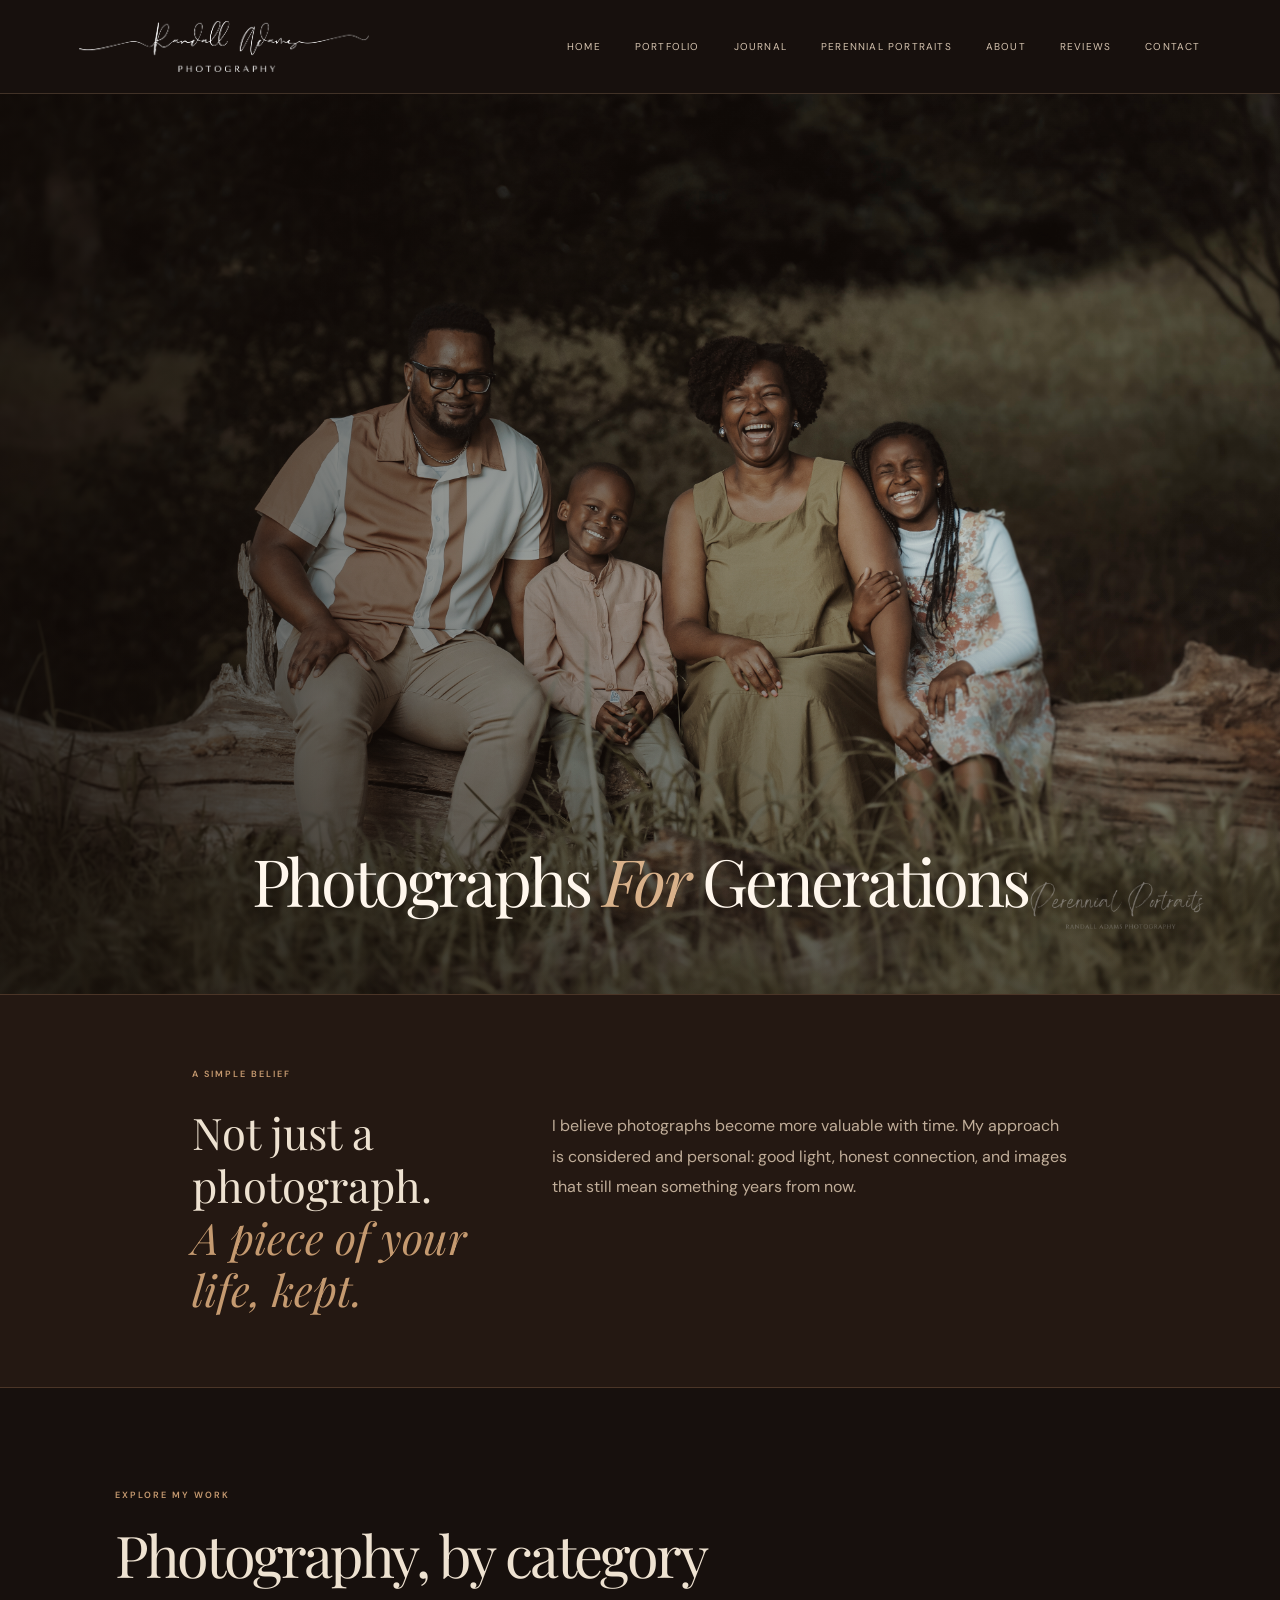
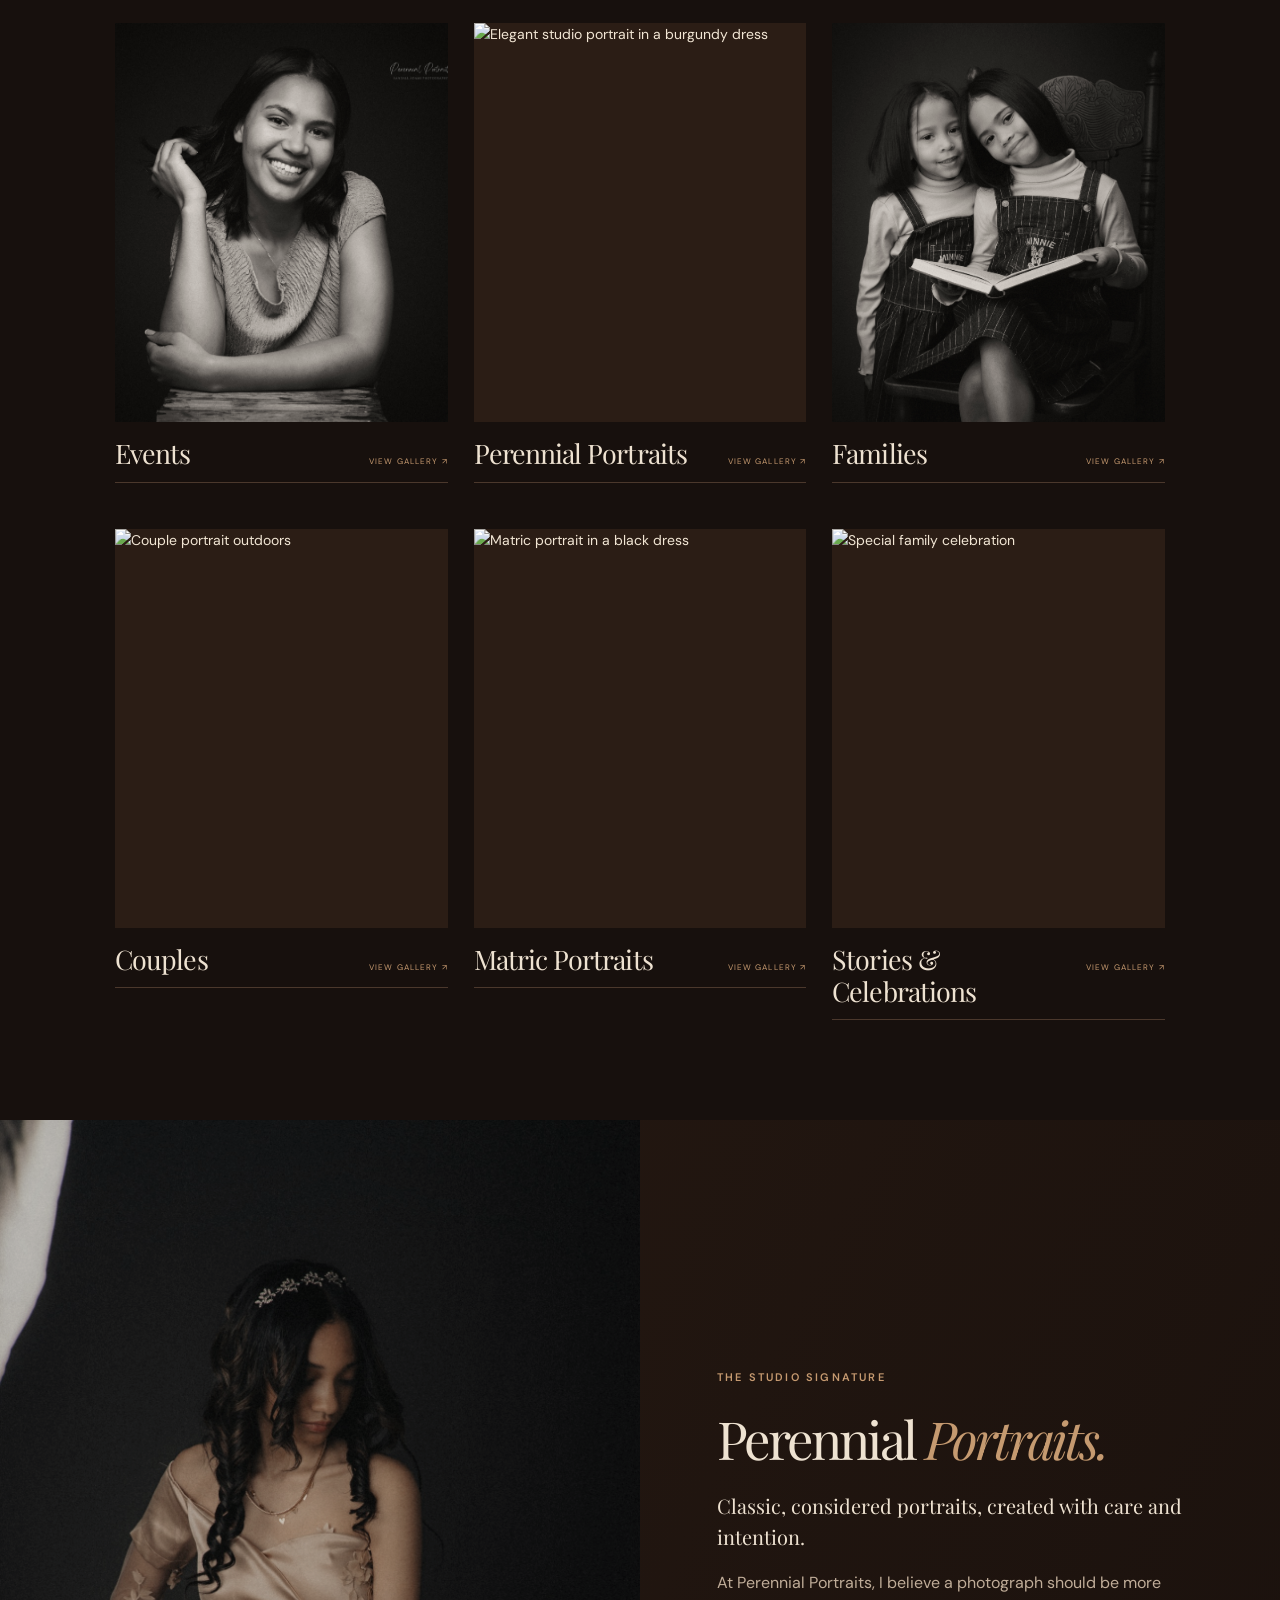
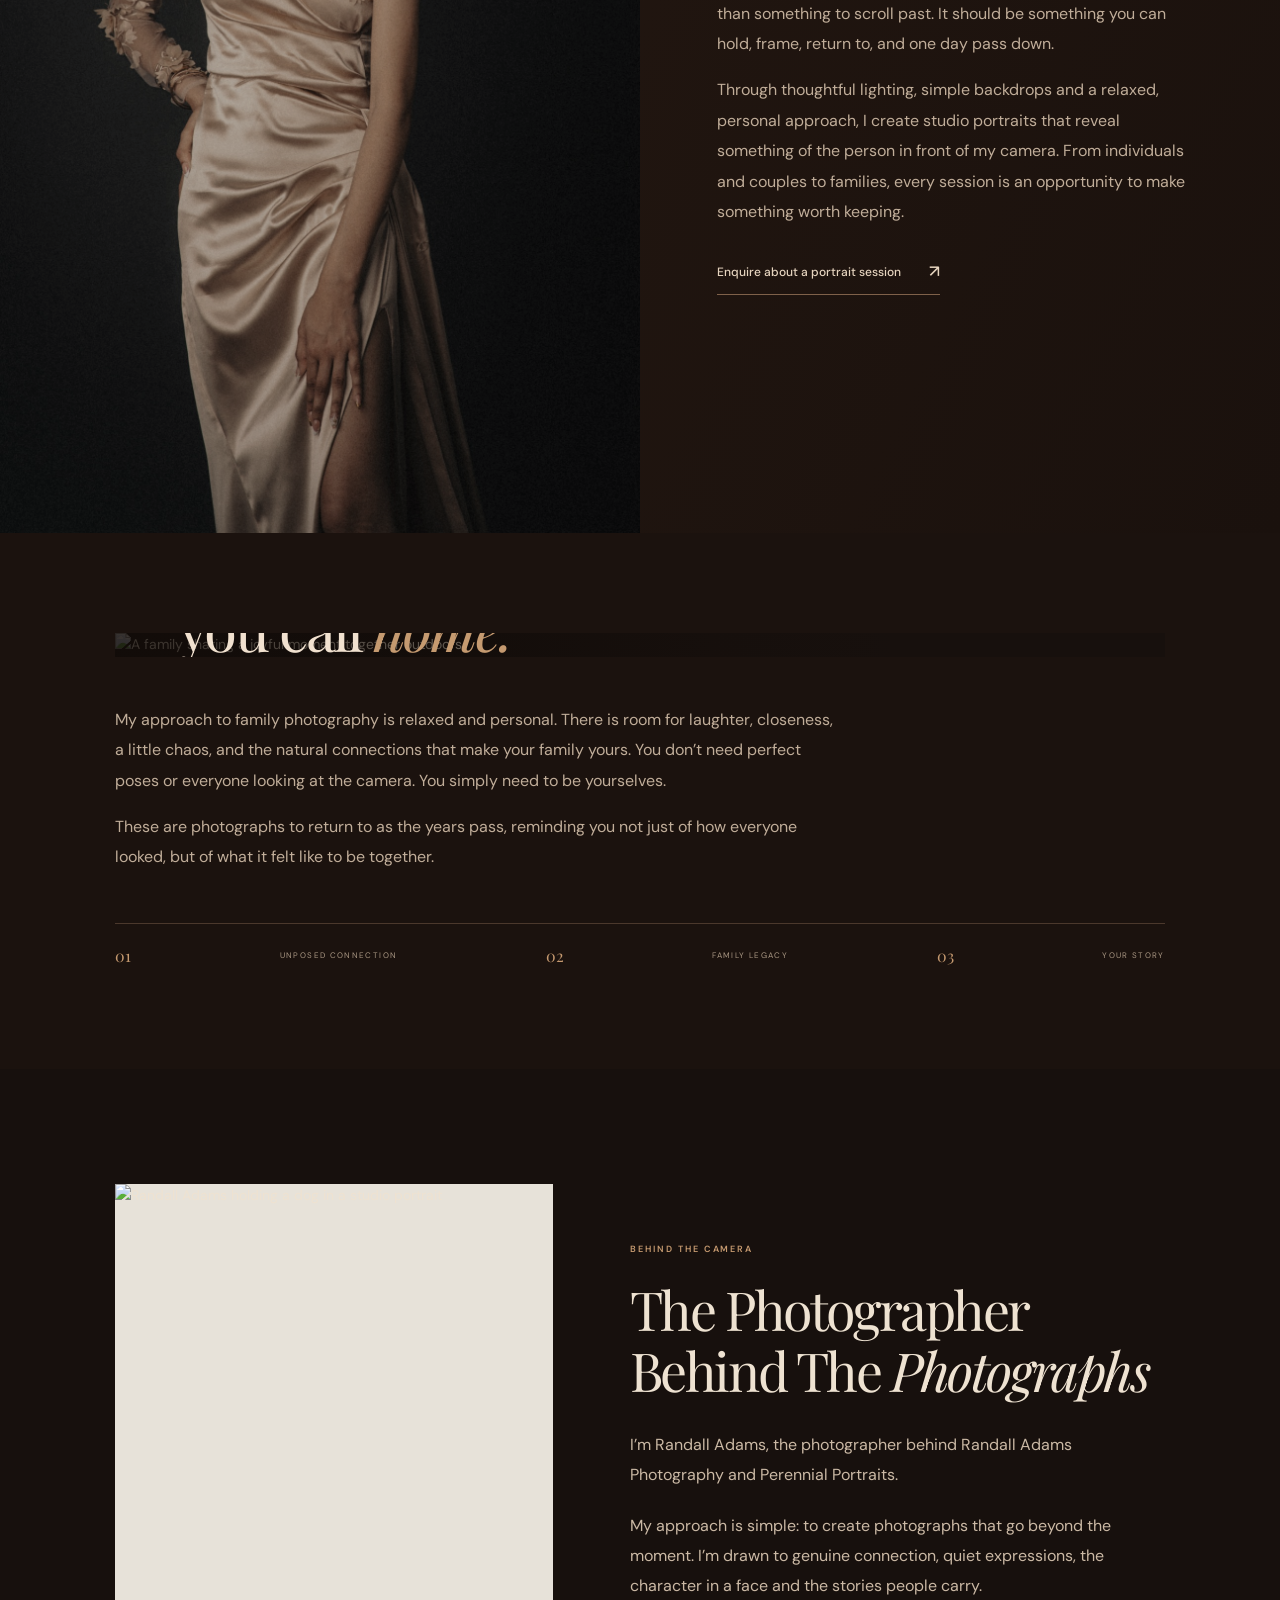
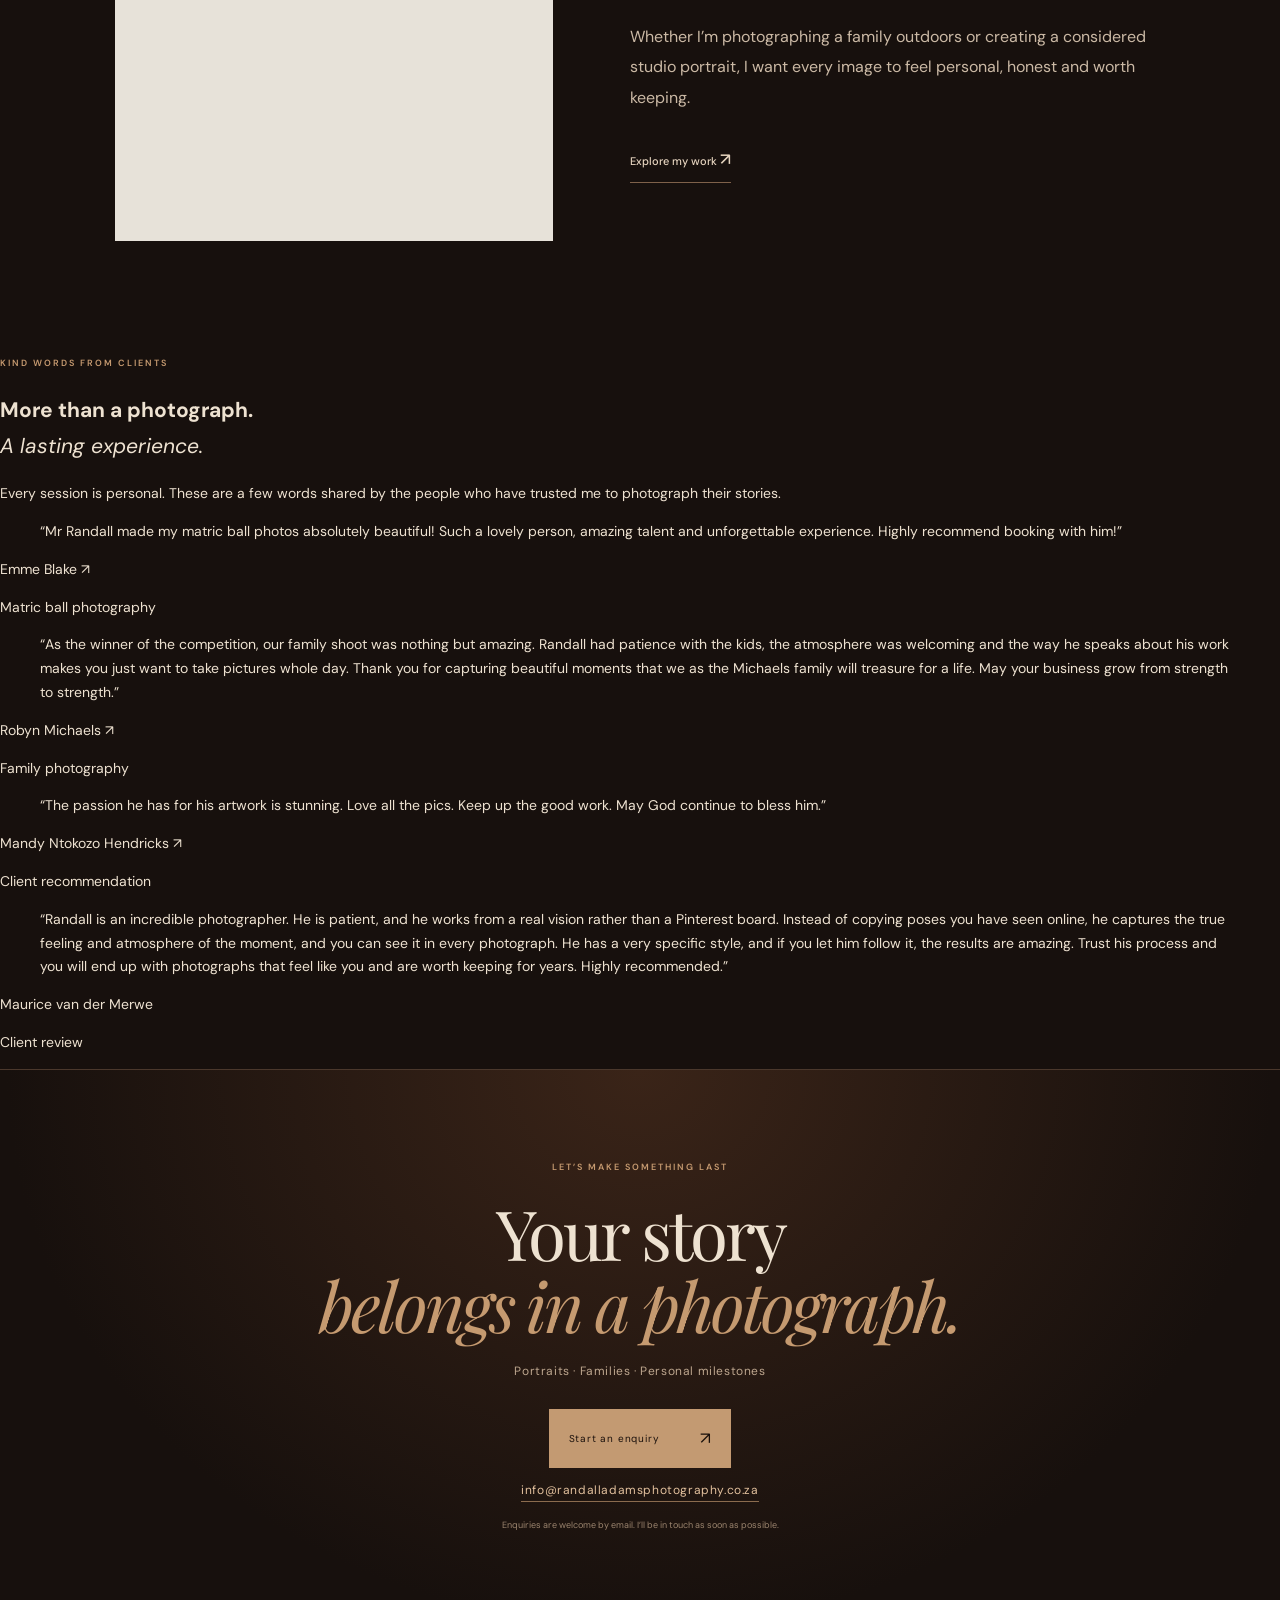
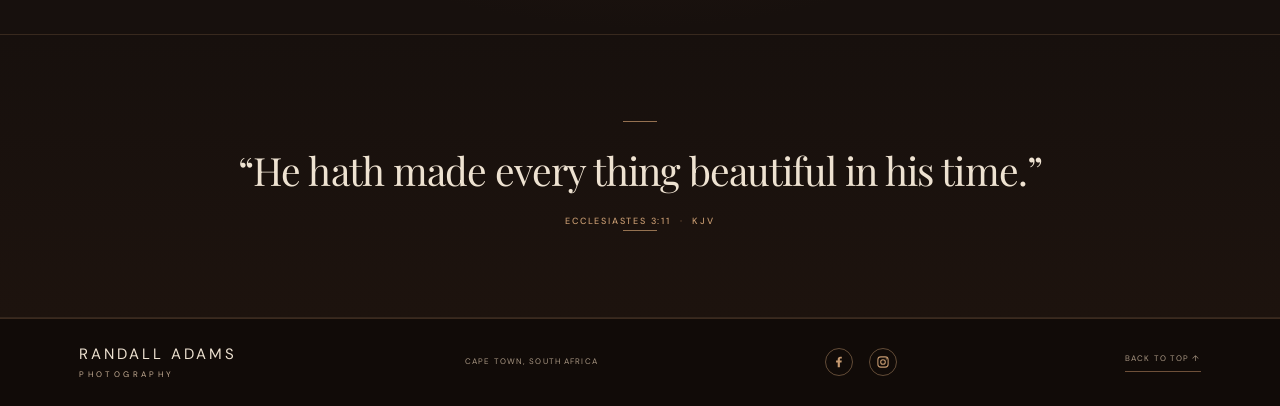
==== index.html @ 2ee66737 "Add client reviews section to homepage" ====
<!doctype html>
<html lang="en">
<head>
  <meta charset="utf-8">
  <meta name="viewport" content="width=device-width, initial-scale=1">
  <meta name="theme-color" content="#17100d">
  <meta name="description" content="Randall Adams Photography and Perennial Portraits. Thoughtful portrait and family photography in Cape Town, South Africa.">
  <title>Randall Adams Photography | Perennial Portraits</title>
  <link rel="preconnect" href="https://fonts.googleapis.com">
  <link rel="preconnect" href="https://fonts.gstatic.com" crossorigin>
  <link href="https://fonts.googleapis.com/css2?family=DM+Sans:wght@400;500;600&family=Playfair+Display:ital,wght@0,400;0,500;1,400&display=swap" rel="stylesheet">
  <link rel="icon" type="image/svg+xml" href="favicon.svg">
  <link rel="stylesheet" href="style.css">
</head>
<body>
  <header class="header">
    <a class="brand perennial-brand" href="#top" aria-label="Perennial Portraits by Randall Adams Photography home"><img src="randall-adams-logo-transparent.png" alt="Perennial Portraits by Randall Adams Photography"></a>
    <button class="menu-toggle" aria-label="Open navigation" aria-expanded="false">Menu <span>＋</span></button>
    <nav class="nav" aria-label="Main navigation"><a href="#top">Home</a><a href="#work">Portfolio</a><a href="journal.html">Journal</a><a href="#portraits">Perennial Portraits</a><a href="#about">About</a><a href="#reviews">Reviews</a><a href="#contact">Contact</a></nav>
  </header>
  <main id="top">
    <section class="hero">
      <div class="hero-copy"><h1>Photographs <em>For</em> Generations</h1></div>
<figure class="hero-photo"><img src="family-hero.jpg" alt="Family portrait by Randall Adams"><figcaption>PORTRAIT STUDY&nbsp; / &nbsp;PERENNIAL PORTRAITS</figcaption></figure>      <div class="hero-index">01 <span>/</span> 04</div>
    </section>
    <section class="statement"><p class="eyebrow">A SIMPLE BELIEF</p><p class="statement-line">Not just a photograph.<br><em>A piece of your life, kept.</em></p><p class="statement-copy">I believe photographs become more valuable with time. My approach is considered and personal: good light, honest connection, and images that still mean something years from now.</p></section>
    <section class="work section" id="work"><div class="section-head category-section-head"><div><p class="eyebrow">EXPLORE MY WORK</p><h2>Photography, by category</h2></div></div><div class="category-grid"><a class="category-card" href="portraits.html"><div class="category-card-image"><img src="portrait-black-white.jpg" alt="Black and white individual portrait" loading="lazy"></div><div class="category-card-caption"><h3>Events</h3><span>View Gallery ↗</span></div></a><a class="category-card" href="perennial-portraits.html"><div class="category-card-image"><img src="burgundy-portrait.jpg" alt="Elegant studio portrait in a burgundy dress" loading="lazy"></div><div class="category-card-caption"><h3>Perennial Portraits</h3><span>View Gallery ↗</span></div></a><a class="category-card" href="families.html"><div class="category-card-image"><img src="sisters-black-white.jpg" alt="Black and white portrait of two sisters" loading="lazy"></div><div class="category-card-caption"><h3>Families</h3><span>View Gallery ↗</span></div></a><a class="category-card" href="couples.html"><div class="category-card-image"><img src="outdoor-couple.jpg" alt="Couple portrait outdoors" loading="lazy"></div><div class="category-card-caption"><h3>Couples</h3><span>View Gallery ↗</span></div></a><a class="category-card" href="matric-portraits.html"><div class="category-card-image"><img src="matric-black-dress.jpg" alt="Matric portrait in a black dress" loading="lazy"></div><div class="category-card-caption"><h3>Matric Portraits</h3><span>View Gallery ↗</span></div></a><a class="category-card" href="stories.html"><div class="category-card-image"><img src="celebration.jpg" alt="Special family celebration" loading="lazy"></div><div class="category-card-caption"><h3>Stories &amp; Celebrations</h3><span>View Gallery ↗</span></div></a></div></section>
    <section class="portrait-feature" id="portraits"><div class="portrait-feature-image"><img src="images/DSC08705.jpg" alt="Perennial Portraits studio session" loading="lazy"></div><div class="portrait-feature-copy"><p class="eyebrow">THE STUDIO SIGNATURE</p><h2>Perennial <em>Portraits.</em></h2><p class="portrait-feature-lead">Classic, considered portraits, created with care and intention.</p><p>At Perennial Portraits, I believe a photograph should be more than something to scroll past. It should be something you can hold, frame, return to, and one day pass down.</p><p>Through thoughtful lighting, simple backdrops and a relaxed, personal approach, I create studio portraits that reveal something of the person in front of my camera. From individuals and couples to families, every session is an opportunity to make something worth keeping.</p><a class="underlink" href="#contact">Enquire about a portrait session <span>↗</span></a></div></section>
    <section class="families section families-editorial families-overlay" id="families"><div class="families-image"><img src="DSC00649-family.jpg" alt="A family sharing a joyful moment together outdoors" loading="lazy"><div class="families-overlay-copy"><p class="eyebrow">FAMILY PHOTOGRAPHY</p><h2>For the people<br>you call <em>home.</em></h2><p class="families-overlay-intro">Families change. Children grow, seasons pass, and ordinary moments become the ones we wish we could hold onto.</p><a class="underlink" href="#contact">Plan a family session <span>↗</span></a></div></div><div class="families-copy families-overlay-details"><p>My approach to family photography is relaxed and personal. There is room for laughter, closeness, a little chaos, and the natural connections that make your family yours. You don’t need perfect poses or everyone looking at the camera. You simply need to be yourselves.</p><p>These are photographs to return to as the years pass, reminding you not just of how everyone looked, but of what it felt like to be together.</p></div><div class="family-rule"><span>01</span><span>UNPOSED CONNECTION</span><span>02</span><span>FAMILY LEGACY</span><span>03</span><span>YOUR STORY</span></div></section>
    <section class="about section about-editorial" id="about"><figure class="about-image about-image-left"><img src="randall-about.jpg" alt="Randall Adams holding a dog in a studio portrait" loading="lazy"></figure><div class="about-copy"><p class="eyebrow">BEHIND THE CAMERA</p><h2>The Photographer<br>Behind The <em>Photographs</em></h2><p>I’m Randall Adams, the photographer behind Randall Adams Photography and Perennial Portraits.</p><p>My approach is simple: to create photographs that go beyond the moment. I’m drawn to genuine connection, quiet expressions, the character in a face and the stories people carry.</p><p>Whether I’m photographing a family outdoors or creating a considered studio portrait, I want every image to feel personal, honest and worth keeping.</p><a class="underlink" href="#work">Explore my work <span>↗</span></a></div></section>
    <section class="reviews-section" id="reviews">
      <div class="reviews-heading">
        <p class="eyebrow">KIND WORDS FROM CLIENTS</p>
        <h2>More than a photograph.<br><em>A lasting experience.</em></h2>
        <p>Every session is personal. These are a few words shared by the people who have trusted me to photograph their stories.</p>
      </div>
      <div class="reviews-grid">
        <article class="review-card">
          <blockquote>“Mr Randall made my matric ball photos absolutely beautiful! Such a lovely person, amazing talent and unforgettable experience. Highly recommend booking with him!”</blockquote>
          <p class="review-author"><a href="https://www.facebook.com/profile.php?id=61583811966797" target="_blank" rel="noopener noreferrer">Emme Blake ↗</a></p>
          <p class="review-context">Matric ball photography</p>
        </article>
        <article class="review-card">
          <blockquote>“As the winner of the competition, our family shoot was nothing but amazing. Randall had patience with the kids, the atmosphere was welcoming and the way he speaks about his work makes you just want to take pictures whole day. Thank you for capturing beautiful moments that we as the Michaels family will treasure for a life. May your business grow from strength to strength.”</blockquote>
          <p class="review-author"><a href="https://www.facebook.com/robyn.michaels.75" target="_blank" rel="noopener noreferrer">Robyn Michaels ↗</a></p>
          <p class="review-context">Family photography</p>
        </article>
        <article class="review-card">
          <blockquote>“The passion he has for his artwork is stunning. Love all the pics. Keep up the good work. May God continue to bless him.”</blockquote>
          <p class="review-author"><a href="https://www.facebook.com/mandy.hendricks.900" target="_blank" rel="noopener noreferrer">Mandy Ntokozo Hendricks ↗</a></p>
          <p class="review-context">Client recommendation</p>
        </article>
        <article class="review-card">
          <blockquote>“Randall is an incredible photographer. He is patient, and he works from a real vision rather than a Pinterest board. Instead of copying poses you have seen online, he captures the true feeling and atmosphere of the moment, and you can see it in every photograph.

He has a very specific style, and if you let him follow it, the results are amazing. Trust his process and you will end up with photographs that feel like you and are worth keeping for years. Highly recommended.”</blockquote>
          <p class="review-author">Maurice van der Merwe</p>
          <p class="review-context">Client review</p>
        </article>
      </div>
    </section>
    <section class="contact" id="contact"><p class="eyebrow">LET’S MAKE SOMETHING LAST</p><h2>Your story<br><em>belongs in a photograph.</em></h2><p>Portraits · Families · Personal milestones</p><a class="contact-link" href="mailto:info@randalladamsphotography.co.za?subject=Photography%20enquiry">Start an enquiry <span>↗</span></a><p class="contact-email"><a href="mailto:info@randalladamsphotography.co.za">info@randalladamsphotography.co.za</a></p><small>Enquiries are welcome by email. I’ll be in touch as soon as possible.</small></section>
  </main>
  <section class="scripture-section" aria-label="A scripture to reflect on">
    <div class="scripture-inner">
      <span class="scripture-rule" aria-hidden="true"></span>
      <blockquote>“He hath made every thing beautiful in his time.”</blockquote>
      <p>ECCLESIASTES 3:11 <span aria-hidden="true">·</span> KJV</p>
      <span class="scripture-rule" aria-hidden="true"></span>
    </div>
  </section>
  <footer><a class="brand" href="#top"><span>RANDALL ADAMS</span><small>PHOTOGRAPHY</small></a><span>CAPE TOWN, SOUTH AFRICA</span><div class="footer-social" aria-label="Social media"><a href="https://www.facebook.com/profile.php?id=100089716527592" target="_blank" rel="noopener noreferrer" aria-label="Visit Randall Adams Photography on Facebook" title="Facebook"><svg viewBox="0 0 24 24" aria-hidden="true"><path d="M13.5 21v-8.2h2.8l.4-3.2h-3.2V7.5c0-.9.3-1.6 1.6-1.6h1.7V3.1c-.3 0-1.4-.1-2.6-.1-2.6 0-4.4 1.6-4.4 4.5v2.1H7v3.2h2.8V21h3.7z"/></svg></a><a href="https://www.instagram.com/randalladamsphotography/" target="_blank" rel="noopener noreferrer" aria-label="Visit Randall Adams Photography on Instagram" title="Instagram"><svg viewBox="0 0 24 24" aria-hidden="true"><rect x="3.2" y="3.2" width="17.6" height="17.6" rx="5" fill="none" stroke="currentColor" stroke-width="1.8"/><circle cx="12" cy="12" r="4" fill="none" stroke="currentColor" stroke-width="1.8"/><circle cx="17.7" cy="6.6" r="1.1"/></svg></a></div><a href="#top">BACK TO TOP ↑</a></footer>
  <div class="lightbox" aria-hidden="true"><button class="lightbox-close" aria-label="Close photograph">×</button><img src="" alt="Expanded portfolio photograph"></div>
  <script src="script.js"></script>
</body>
</html>
---- style.css ----
:root{--paper:#f6f4ef;--ink:#24231f;--muted:#77746d;--line:#d8d4ca;--accent:#82745f;--serif:'Playfair Display',Georgia,serif;--sans:'DM Sans',Arial,sans-serif}*{box-sizing:border-box}html{scroll-behavior:smooth}body{margin:0;background:var(--paper);color:var(--ink);font-family:var(--sans);font-size:14px;line-height:1.7}a{color:inherit;text-decoration:none}img{display:block;width:100%;height:100%;object-fit:cover}button{font:inherit}.header{height:94px;padding:0 6.2%;display:flex;align-items:center;justify-content:space-between;border-bottom:1px solid var(--line);background:var(--paper);position:relative;z-index:10}.brand{display:flex;flex-direction:column;line-height:1.1;letter-spacing:.15em}.brand span{font-size:13px;font-weight:600;letter-spacing:.18em}.brand small{font-size:8px;letter-spacing:.42em;margin-top:8px}.nav{display:flex;align-items:center;gap:34px}.nav a{font-size:11px;color:#55534e}.nav a:hover,.underlink:hover{color:var(--accent)}.nav .nav-contact{border:1px solid var(--ink);padding:10px 15px;color:var(--ink)}.nav-contact span{margin-left:16px}.menu-toggle{display:none}.hero{padding:56px 9% 72px;display:grid;grid-template-columns:.86fr 1.14fr;gap:8%;align-items:center;position:relative;min-height:600px}.hero-copy{padding:20px 0 45px}.eyebrow{font-size:9px;font-weight:600;letter-spacing:.22em;color:var(--accent);margin:0 0 22px;text-transform:uppercase}.hero h1,.section h2,.portrait-feature h2,.families h2,.about h2,.contact h2{font-family:var(--serif);font-weight:400;letter-spacing:-.045em;line-height:1.04;margin:0}.hero h1{font-size:clamp(48px,6.2vw,84px)}h1 em,h2 em,.statement-line em{font-weight:400}.hero-intro{max-width:340px;margin:26px 0 28px;color:#65615b;font-size:14px;line-height:1.9}.underlink{display:inline-flex;align-items:center;gap:28px;border-bottom:1px solid #a8a195;padding:0 0 8px;font-size:11px;font-weight:500}.underlink span{font-size:17px}.hero-photo{margin:0;position:relative}.hero-photo img{height:min(520px,57vw);min-height:380px;object-position:center 30%}.hero-photo figcaption{font-size:8px;letter-spacing:.16em;color:var(--muted);padding-top:13px}.hero-index{position:absolute;bottom:28px;left:9%;font-size:9px;letter-spacing:.18em;color:var(--muted)}.hero-index span{padding:0 8px;color:#b0aaa0}.statement{background:#eae7df;padding:72px 15%;display:grid;grid-template-columns:.7fr 1.3fr;column-gap:8%;align-items:start}.statement .eyebrow{grid-column:1/-1;margin-bottom:24px}.statement-line{font-family:var(--serif);font-size:clamp(28px,3.4vw,44px);line-height:1.2;margin:0}.statement-copy{margin:5px 0 0;max-width:460px;color:#68645d;line-height:1.95;font-size:13px}.section{padding:100px 9%}.section-head{display:flex;justify-content:space-between;align-items:end;gap:30px;margin-bottom:44px}.section h2,.families h2,.about h2{font-size:clamp(38px,4.5vw,58px)}.section-sub{max-width:270px;color:var(--muted);font-size:12px;margin:0 0 5px;line-height:1.8}.gallery{display:grid;grid-template-columns:1.1fr .9fr 1fr;gap:46px 24px;align-items:start}.gallery-item{margin:0;min-width:0}.photo-button{display:block;width:100%;border:0;padding:0;background:#e1ddd4;overflow:hidden;cursor:zoom-in}.photo-button img{transition:transform .6s;filter:saturate(.86)}.photo-button:hover img{transform:scale(1.025)}.item-tall .photo-button{height:460px}.item-offset{padding-top:100px}.item-offset .photo-button{height:340px}.item-third .photo-button{height:390px}.item-wide{grid-column:2/4;margin-top:-42px}.item-wide .photo-button{height:300px}.gallery figcaption{display:flex;flex-direction:column;gap:5px;padding-top:13px}.gallery figcaption span{font-size:8px;letter-spacing:.16em;color:var(--accent)}.gallery figcaption strong{font-family:var(--serif);font-size:19px;font-weight:400}.portrait-feature{display:grid;grid-template-columns:1fr 1fr;min-height:570px;background:#eae7df}.portrait-feature-image{min-height:570px}.portrait-feature-image img{object-position:center 28%;filter:grayscale(100%)}.portrait-feature-copy{padding:90px 13% 80px 12%;align-self:center}.portrait-feature h2{font-size:clamp(42px,5vw,65px);margin-bottom:25px}.portrait-feature-copy>p:not(.eyebrow){max-width:400px;color:#66625b;font-size:13px;line-height:1.95}.portrait-feature .underlink{margin-top:12px}.families{display:grid;grid-template-columns:1fr 1fr;column-gap:12%;row-gap:55px;align-items:start}.families-heading .eyebrow{margin-bottom:22px}.families-copy{padding-top:9px}.families-copy p{color:#68645d;line-height:2;margin:0 0 17px;font-size:13px}.family-rule{grid-column:1/-1;display:flex;justify-content:space-between;align-items:center;border-top:1px solid var(--line);padding-top:18px;color:var(--muted);font-size:8px;letter-spacing:.17em}.family-rule span:nth-child(odd){font-family:var(--serif);font-size:16px;letter-spacing:0;color:var(--accent)}.about{background:#eae7df;display:grid;grid-template-columns:.8fr 1.2fr;gap:10%;align-items:center;padding-top:80px;padding-bottom:80px}.about-number{font-family:var(--serif);font-size:clamp(90px,15vw,175px);line-height:1;color:#d2cec4;letter-spacing:-.1em}.about-number span{color:var(--accent)}.about-copy{max-width:540px}.about h2{margin-bottom:20px}.about-copy p:not(.eyebrow){font-size:13px;color:#68645d;line-height:1.95}.contact{text-align:center;padding:90px 20px 100px}.contact h2{font-size:clamp(40px,5.4vw,70px);margin-bottom:20px}.contact>p:not(.eyebrow){font-size:12px;color:var(--muted);letter-spacing:.05em}.contact-link{display:inline-flex;gap:40px;align-items:center;background:var(--ink);color:white;padding:15px 20px;margin-top:16px;font-size:10px;letter-spacing:.08em}.contact-link span{font-size:17px}.contact small{display:block;max-width:460px;margin:18px auto 0;color:#918c83;font-size:9px}footer{border-top:1px solid var(--line);padding:27px 6.2%;display:flex;align-items:center;justify-content:space-between;gap:20px;color:var(--muted);font-size:8px;letter-spacing:.14em}footer .brand{color:var(--ink)}footer>a:last-child{border-bottom:1px solid #bdb7ab;padding-bottom:5px}.lightbox{position:fixed;inset:0;z-index:30;background:rgba(20,19,17,.94);display:none;align-items:center;justify-content:center;padding:5vw}.lightbox.open{display:flex}.lightbox img{width:auto;height:auto;max-width:90vw;max-height:86vh;object-fit:contain}.lightbox-close{position:absolute;top:12px;right:24px;color:white;border:0;background:none;font-size:42px;cursor:pointer}
@media(max-width:850px){.header{padding:0 5%}.nav{gap:18px}.hero{padding-left:7%;padding-right:7%;gap:5%}.hero-index{left:7%}.statement{padding:60px 9%}.section{padding:80px 7%}.gallery{gap:36px 18px}.item-tall .photo-button{height:400px}.item-offset .photo-button{height:300px}.item-third .photo-button{height:340px}.portrait-feature-copy{padding:65px 9%}.portrait-feature-image,.portrait-feature{min-height:500px}.families{column-gap:7%}}
@media(max-width:620px){.header{height:76px}.menu-toggle{display:block;border:0;background:none;font-size:11px;color:var(--ink);cursor:pointer}.menu-toggle span{font-size:16px;margin-left:8px}.nav{display:none;position:absolute;top:75px;left:0;right:0;padding:22px 6%;background:var(--paper);border-bottom:1px solid var(--line);flex-direction:column;align-items:flex-start;gap:18px}.nav.open{display:flex}.nav .nav-contact{padding:8px 12px}.hero{padding:36px 6% 58px;grid-template-columns:1fr;gap:26px;min-height:auto}.hero-copy{padding:8px 0 0}.hero h1{font-size:60px}.hero-intro{margin:18px 0 20px;font-size:13px}.hero-photo img{height:390px;min-height:0}.hero-index{left:6%;bottom:22px}.statement{padding:48px 7%;grid-template-columns:1fr;gap:18px}.statement .eyebrow{margin-bottom:0}.statement-line{font-size:32px}.statement-copy{font-size:12px}.section{padding:65px 6%}.section-head{display:block;margin-bottom:28px}.section-sub{margin-top:14px}.section h2,.families h2,.about h2{font-size:43px}.gallery{grid-template-columns:1fr 1fr;gap:28px 13px}.item-tall .photo-button{height:310px}.item-offset{padding-top:50px}.item-offset .photo-button{height:245px}.item-third .photo-button{height:255px}.item-wide{grid-column:1/-1;margin-top:0}.item-wide .photo-button{height:230px}.gallery figcaption strong{font-size:16px}.gallery figcaption span{font-size:7px}.portrait-feature{grid-template-columns:1fr}.portrait-feature-image{min-height:0;height:350px}.portrait-feature-copy{padding:48px 7% 58px}.portrait-feature h2{font-size:52px}.families{grid-template-columns:1fr;row-gap:22px}.families-copy{padding-top:0}.family-rule{gap:10px;flex-wrap:wrap;justify-content:flex-start}.family-rule span:nth-child(even){margin-right:10px}.about{grid-template-columns:1fr;gap:8px;padding:55px 7%}.about-number{font-size:95px}.contact{padding:65px 7%}.contact h2{font-size:48px}.contact>p:not(.eyebrow){font-size:11px}footer{padding:22px 6%;flex-wrap:wrap}footer>span{width:100%;order:3}footer>a:last-child{margin-left:auto}}

/* CINEMATIC ESPRESSO EDITION */
:root{--paper:#17100d;--ink:#eee2d1;--muted:#a99783;--line:#4b382c;--accent:#b58a62;--serif:'Playfair Display',Georgia,serif;--sans:'DM Sans',Arial,sans-serif}
body{background:#17100d;color:#eee2d1}
.header{background:#17100d;border-bottom:1px solid rgba(202,164,124,.23)}
.brand span{font-size:15px;font-weight:400;letter-spacing:.2em}.brand small{color:#c5ad94}
.nav a{color:#d6c4b0;letter-spacing:.12em;text-transform:uppercase;font-size:10px}.nav a:hover,.underlink:hover{color:#d9ad7d}.nav .nav-contact{border-color:#8b6a4f;color:#eee2d1}
.hero{padding-top:60px;padding-bottom:70px;min-height:660px;background:radial-gradient(ellipse at 75% 45%,#4b2e1f 0%,#241711 43%,#17100d 76%);grid-template-columns:.83fr 1.17fr;gap:5%}
.hero h1{font-size:clamp(52px,6.2vw,88px);color:#f0e1cf}.hero h1 em,.statement-line em,.contact h2 em,.families h2 em,.portrait-feature h2 em{color:#c59a70}
.hero-intro{color:#c6b4a0}.hero-photo img{height:min(560px,57vw);min-height:400px;filter:saturate(.82) sepia(.12);box-shadow:0 22px 60px #08050480}.hero-photo figcaption{color:#aa9077}.hero-index{color:#ad9278}
.eyebrow{color:#c69a70}.underlink{border-color:#7f614a;color:#e6d4bf}
.statement,.portrait-feature,.about{background:#241812;color:#eee2d1}.statement{border-top:1px solid #4b3527;border-bottom:1px solid #4b3527}.statement-copy,.portrait-feature-copy>p:not(.eyebrow),.families-copy p,.about-copy p:not(.eyebrow){color:#c0ad99}
.section{background:#17100d}.section-sub{color:#a99783}.gallery .photo-button{background:#2b1d15}.photo-button img{filter:saturate(.78) sepia(.13) brightness(.9)}.gallery figcaption span{color:#c69a70}.gallery figcaption strong{color:#eee2d1}
.portrait-feature{background:linear-gradient(115deg,#261912,#1a110d)}.portrait-feature-image img{filter:sepia(.16) saturate(.78) brightness(.83)}
.families{background:#1b120e}.family-rule{border-color:#4b382c;color:#a99783}.family-rule span:nth-child(odd){color:#c69a70}
.about-number{color:#3e2a1e}.about-number span{color:#c69a70}
.contact{background:radial-gradient(ellipse at 50% 0%,#3a2418 0%,#17100d 70%);border-top:1px solid #4b382c}.contact>p:not(.eyebrow){color:#bda68e}.contact-link{background:#c39a72;color:#1a100b}.contact small{color:#9b846e}
footer{background:#110b08;border-color:#3c2a1e;color:#a99783}footer .brand{color:#eee2d1}footer>a:last-child{border-color:#6e5039}
.lightbox{background:rgba(13,8,6,.97)}
@media(max-width:620px){.nav{background:#1b120e;border-color:#4b382c}.hero{background:radial-gradient(ellipse at 70% 40%,#4b2e1f 0%,#241711 48%,#17100d 100%);padding-top:35px}.hero-photo img{height:390px;filter:saturate(.82) sepia(.12)}.statement,.portrait-feature,.about{background:#241812}}



/* FINAL HERO LAYOUT */
.hero {
  display: flex;
  flex-direction: column;
  padding: 0;
  gap: 0;
  min-height: 0;
}

.hero-photo {
  order: 1;
  width: 100%;
  margin: 0;
  padding: 0;
}

.hero-photo img {
  display: block;
  width: 100%;
  height: auto;
  min-height: 0;
  
  object-position: center;
  box-shadow: none;
}

.hero-photo figcaption {
  padding: 10px 2%;
}

.hero-copy {
  order: 2;
  width: 100%;
  padding: 55px 8% 65px;
}

@media (max-width: 620px) {
  .hero-photo img {
    height: auto;
min-height: 0;
  }

  .hero-copy {
    padding: 38px 7% 45px;
  }
}




  .editorial-gallery figure {
    width: 100%;
    margin: 0;
    min-width: 0;
  }

  .editorial-gallery img {
    display: block;
    width: 100%;
    height: auto;
    object-fit: contain;
  }
}

/* Preserve full photographs in the portfolio */
.gallery.editorial-gallery .gallery-item img {
  width: 100%;
  height: auto;
  max-height: none;
  aspect-ratio: auto;
  object-fit: contain;
}

.gallery.editorial-gallery .photo-button {
  height: auto;
  aspect-ratio: auto;
  overflow: visible;
}


/* Footer alignment and small-screen safety */
footer {
  width: 100%;
  min-width: 0;
  padding-left: clamp(22px, 6.2%, 90px);
  padding-right: clamp(22px, 6.2%, 90px);
}
footer .brand {
  flex: 0 0 auto;
  min-width: max-content;
}
footer > span {
  text-align: center;
}
@media (max-width: 620px) {
  footer {
    align-items: flex-start;
    row-gap: 16px;
  }
  footer .brand,
  footer > a:last-child {
    max-width: 100%;
  }
  footer > span {
    text-align: left;
  }
}


/* HERO: editorial text overlay on the photograph */
.hero {
  position: relative;
  display: block;
  width: 100%;
  min-height: clamp(520px, 70vw, 780px);
  padding: 0;
  overflow: hidden;
  background: #17100d;
}
.hero-photo {
  position: absolute;
  inset: 0;
  width: 100%;
  height: 100%;
  margin: 0;
  padding: 0;
  z-index: 0;
}
.hero-photo::after {
  content: "";
  position: absolute;
  inset: 0;
  background: linear-gradient(90deg, rgba(15,9,6,.68) 0%, rgba(15,9,6,.30) 42%, rgba(15,9,6,.04) 78%), linear-gradient(0deg, rgba(15,9,6,.42) 0%, transparent 48%);
  pointer-events: none;
}
.hero-photo img {
  width: 100%;
  height: 100%;
  min-height: 0;
  object-fit: cover;
  object-position: center 40%;
  filter: saturate(.88) sepia(.08);
}
.hero-photo figcaption { display: none; }
.hero-copy {
  position: absolute;
  z-index: 2;
  left: clamp(28px, 7.5%, 120px);
  bottom: clamp(54px, 9%, 100px);
  width: min(720px, 78%);
  padding: 0;
  margin: 0;
}
.hero-copy .eyebrow {
  color: #f0dfcc;
  margin-bottom: 28px;
  letter-spacing: .2em;
}
.hero h1 {
  max-width: 760px;
  font-size: clamp(48px, 6.4vw, 92px);
  line-height: 1.03;
  color: #fff7ed;
  text-shadow: 0 2px 24px rgba(0,0,0,.16);
}
.hero h1 em { color: #d8b18a; }
.hero-intro {
  max-width: 440px;
  color: #f1e5d7;
  margin: 22px 0 22px;
  font-size: 13px;
  line-height: 1.8;
}
.hero .underlink { color: #fff2e2; border-color: rgba(255,242,226,.7); }
.hero-index { display: none; }
@media (max-width: 620px) {
  .hero { min-height: 650px; min-height: min(760px, calc(100svh - 76px)); }
  .hero-photo img { height: 100%; min-height: 0; object-fit: cover; object-position: center 38%; }
  .hero-photo::after { background: linear-gradient(0deg, rgba(15,9,6,.78) 0%, rgba(15,9,6,.28) 48%, rgba(15,9,6,.08) 100%); }
  .hero-copy {
    left: 7%;
    bottom: 42px;
    width: 86%;
    padding: 0;
  }
  .hero-copy .eyebrow { font-size: 8px; margin-bottom: 20px; }
  .hero h1 { font-size: clamp(42px, 11vw, 60px); }
  .hero-intro { font-size: 12px; margin: 16px 0 18px; max-width: 340px; }
}


/* One-line hero headline only */
.hero-copy { width: 90%; }
.hero h1 { white-space: nowrap; font-size: clamp(30px, 5.1vw, 76px); }
@media (max-width: 620px) {
  .hero-copy { width: 92%; }
  .hero h1 { white-space: nowrap; font-size: clamp(22px, 6.8vw, 42px); letter-spacing: -.055em; }
}


/* Center the single-line hero headline */
.hero-copy {
  left: 50%;
  transform: translateX(-50%);
  width: 94%;
  text-align: center;
}
.hero h1 {
  width: 100%;
  max-width: none;
  text-align: center;
}
@media (max-width: 620px) {
  .hero-copy { left: 50%; width: 96%; }
  .hero h1 { font-size: clamp(20px, 6.2vw, 38px); }
}


/* Homepage portfolio categories */
.category-section-head { margin-bottom: 38px; }
.category-grid {
  display: grid;
  grid-template-columns: repeat(3, minmax(0, 1fr));
  gap: 46px 26px;
  align-items: start;
}
.category-card { display: block; min-width: 0; }
.category-card-image {
  overflow: hidden;
  background: #2b1d15;
  aspect-ratio: 4 / 4.8;
}
.category-card-image img {
  display: block;
  width: 100%;
  height: 100%;
  object-fit: cover;
  filter: saturate(.82) sepia(.08);
  transition: transform .7s ease, filter .7s ease;
}
.category-card:hover .category-card-image img {
  transform: scale(1.035);
  filter: saturate(.96) sepia(.03);
}
.category-card-caption {
  display: flex;
  align-items: baseline;
  justify-content: space-between;
  gap: 12px;
  padding-top: 15px;
  border-bottom: 1px solid #4b382c;
  padding-bottom: 12px;
}
.category-card-caption h3 {
  margin: 0;
  font-family: var(--serif);
  font-size: clamp(20px, 2.1vw, 29px);
  line-height: 1.2;
  font-weight: 400;
  letter-spacing: -.035em;
  color: #eee2d1;
}
.category-card-caption span {
  flex: 0 0 auto;
  font-size: 8px;
  letter-spacing: .14em;
  text-transform: uppercase;
  color: #c69a70;
}
@media (max-width: 850px) {
  .category-grid { gap: 34px 18px; }
  .category-card-caption { align-items: flex-start; flex-direction: column; gap: 7px; }
}
@media (max-width: 620px) {
  .category-grid { grid-template-columns: repeat(2, minmax(0, 1fr)); gap: 28px 14px; }
  .category-card-image { aspect-ratio: 3 / 4; }
  .category-card-caption h3 { font-size: 20px; }
  .category-card-caption span { font-size: 7px; }
}


/* Editorial About section */
.about-editorial {
  display: grid;
  grid-template-columns: minmax(0, .82fr) minmax(300px, 1fr) minmax(0, .82fr);
  align-items: center;
  gap: clamp(28px, 4.2vw, 66px);
  padding-top: clamp(70px, 9vw, 130px);
  padding-bottom: clamp(70px, 9vw, 130px);
}
.about-editorial .about-image {
  margin: 0;
  min-width: 0;
  overflow: hidden;
  background: #e7e2d9;
}
.about-editorial .about-image-left { aspect-ratio: 3 / 4.5; }
.about-editorial .about-image-right { aspect-ratio: 3 / 4; }
.about-editorial .about-image img {
  width: 100%;
  height: 100%;
  object-fit: cover;
}
.about-editorial .about-copy {
  width: 100%;
  max-width: 480px;
  margin: 0 auto;
  text-align: center;
}
.about-editorial .about-copy h2 {
  margin: 12px 0 30px;
  font-size: clamp(32px, 3.5vw, 51px);
  line-height: 1.12;
  font-weight: 400;
  letter-spacing: -.045em;
}
.about-editorial .about-copy h2 em { font-weight: 400; }
.about-editorial .about-copy p:not(.eyebrow) {
  color: var(--muted);
  font-size: 14px;
  line-height: 2;
  margin: 0 0 15px;
}
.about-editorial .underlink {
  display: inline-block;
  margin-top: 12px;
}
@media (max-width: 850px) {
  .about-editorial {
    grid-template-columns: minmax(0, .75fr) minmax(0, 1fr);
    gap: 28px;
  }
  .about-editorial .about-image-right { display: none; }
}
@media (max-width: 620px) {
  .about-editorial {
    grid-template-columns: 1fr 1.15fr;
    gap: 18px;
    padding-top: 60px;
    padding-bottom: 60px;
  }
  .about-editorial .about-image-left { aspect-ratio: 3 / 4.5; }
  .about-editorial .about-copy h2 { font-size: 27px; margin-bottom: 18px; }
  .about-editorial .about-copy p:not(.eyebrow) { font-size: 12px; line-height: 1.75; }
  .about-editorial .about-copy .eyebrow { font-size: 8px; letter-spacing: .14em; }
  .about-editorial .underlink { font-size: 11px; }
}


/* Mobile About section: stack portrait and copy to prevent cramped side-by-side text */
@media (max-width: 620px) {
  .about-editorial {
    grid-template-columns: minmax(0, 1fr);
    gap: 28px;
    padding: 48px 7%;
  }
  .about-editorial .about-image-left {
    width: min(100%, 260px);
    aspect-ratio: 3 / 4;
    margin: 0 auto;
  }
  .about-editorial .about-image-right {
    display: none;
  }
  .about-editorial .about-copy {
    max-width: 100%;
    text-align: left;
  }
  .about-editorial .about-copy h2 {
    font-size: clamp(32px, 8.5vw, 40px);
    line-height: 1.12;
    margin: 10px 0 20px;
  }
  .about-editorial .about-copy p:not(.eyebrow) {
    font-size: 14px;
    line-height: 1.8;
  }
  .about-editorial .about-copy .eyebrow {
    font-size: 8px;
    letter-spacing: .16em;
  }
}


/* Mobile hero: keep the whole family in frame */
@media (max-width: 620px) {
  .hero-photo img {
    object-fit: contain;
    object-position: center center;
    background: #17100d;
  }
}


/* Mobile homepage hero: remove the oversized blank area and keep the family visible */
@media (max-width: 620px) {
  .hero {
    min-height: 0;
    height: 590px;
    height: min(590px, calc(100svh - 76px));
    overflow: hidden;
  }
  .hero-photo {
    position: absolute;
    inset: 0;
    height: 100%;
  }
  .hero-photo img {
    width: 100%;
    height: 100%;
    min-height: 0;
    object-fit: cover;
    object-position: center 48%;
    background: #17100d;
  }
  .hero-photo::after {
    background: linear-gradient(0deg, rgba(15,9,6,.78) 0%, rgba(15,9,6,.18) 43%, rgba(15,9,6,.04) 100%);
  }
  .hero-copy {
    left: 50%;
    bottom: 28px;
    width: 96%;
    padding: 0;
    transform: translateX(-50%);
  }
  .hero h1 {
    white-space: nowrap;
    font-size: clamp(20px, 6.2vw, 38px);
    line-height: 1.12;
  }
}


/* Remove the oversized blank band above the homepage hero image on mobile */
@media (max-width: 620px) {
  .hero {
    height: auto;
    min-height: 0;
  }
  .hero-photo {
    position: relative;
    inset: auto;
    height: auto;
  }
  .hero-photo img {
    display: block;
    width: 100%;
    height: auto;
    min-height: 0;
    object-fit: contain;
    object-position: center;
  }
  .hero-copy {
    position: relative;
    left: auto;
    bottom: auto;
    transform: none;
    width: 100%;
    padding: 28px 2% 34px;
  }
}


/* Final mobile hero order and spacing: photograph, headline, next section */
@media (max-width: 620px) {
  .hero {
    display: flex;
    flex-direction: column;
    height: auto;
    min-height: 0;
    overflow: visible;
    gap: 0;
  }
  .hero-photo {
    position: relative;
    order: 1;
    inset: auto;
    width: 100%;
    height: auto;
    flex: 0 0 auto;
  }
  .hero-photo img {
    display: block;
    width: 100%;
    height: auto;
    min-height: 0;
    object-fit: contain;
    object-position: center;
  }
  .hero-copy {
    position: relative;
    order: 2;
    left: auto;
    bottom: auto;
    transform: none;
    width: 100%;
    padding: 28px 3% 34px;
    text-align: center;
  }
  .hero h1 {
    white-space: nowrap;
    font-size: clamp(20px, 6.2vw, 38px);
    line-height: 1.12;
  }
  .statement {
    padding-top: 42px;
  }
}


/* Desktop homepage hero: reveal more of the family's lower bodies */
@media (min-width: 621px) {
  .hero {
    min-height: clamp(620px, 78vw, 900px);
  }
  .hero-photo img {
    object-position: center 68%;
  }
}


/* SOCIAL LINKS */
.footer-social{display:flex;align-items:center;gap:16px}
.footer-social a{display:inline-flex;align-items:center;justify-content:center;width:28px;height:28px;color:#c69a70;border:1px solid rgba(198,154,112,.45);border-radius:50%;transition:color .2s,border-color .2s,background .2s}
.footer-social a:hover{color:#17100d;background:#c69a70;border-color:#c69a70}
.footer-social svg{display:block;width:14px;height:14px;fill:currentColor}
@media(max-width:620px){.footer-social{margin-left:auto;gap:12px}}


/* Improve readability of the homepage belief paragraph */
.statement-copy {
  font-size: 16px;
  line-height: 1.9;
  max-width: 520px;
}
@media (max-width: 620px) {
  .statement-copy {
    font-size: 15px;
    line-height: 1.85;
  }
}

/* Professional email displayed in the contact section */
.contact-email { margin: 12px 0 0; font-size: 13px; letter-spacing: .03em; }
.contact-email a { color: #e3c19e; border-bottom: 1px solid #8b6b4e; padding-bottom: 3px; }
.contact-email a:hover { color: #fff0df; }


/* Quiet scripture section above the homepage footer */
.scripture-section {
  padding: clamp(48px, 7vw, 86px) 7%;
  text-align: center;
  background: linear-gradient(180deg, #17100d 0%, #1d130e 100%);
  border-top: 1px solid rgba(198,154,112,.16);
  border-bottom: 1px solid rgba(198,154,112,.16);
}
.scripture-inner {
  max-width: 820px;
  margin: 0 auto;
  display: flex;
  flex-direction: column;
  align-items: center;
}
.scripture-rule {
  display: block;
  width: 34px;
  height: 1px;
  background: #b58a62;
  opacity: .8;
}
.scripture-inner blockquote {
  margin: 22px 0 18px;
  color: #eee2d1;
  font-family: var(--serif);
  font-size: clamp(24px, 3.2vw, 39px);
  font-weight: 400;
  line-height: 1.35;
  letter-spacing: -.025em;
}
.scripture-inner p {
  margin: 0;
  color: #c69a70;
  font-family: var(--sans);
  font-size: 9px;
  font-weight: 500;
  letter-spacing: .2em;
}
.scripture-inner p span {
  padding: 0 5px;
  color: #8d6849;
}
@media (max-width: 620px) {
  .scripture-section { padding: 46px 7%; }
  .scripture-inner blockquote { font-size: clamp(23px, 6.2vw, 30px); }
  .scripture-inner p { font-size: 8px; letter-spacing: .16em; }
}


/* About section: one portrait and more readable introduction */
.about-editorial {
  grid-template-columns: minmax(0, .9fr) minmax(0, 1.1fr);
  gap: clamp(36px, 6vw, 90px);
}
.about-editorial .about-image-left {
  width: 100%;
  max-width: 560px;
  aspect-ratio: 2 / 3;
  justify-self: center;
}
.about-editorial .about-copy {
  max-width: 650px;
  text-align: left;
}
.about-editorial .about-copy h2 {
  font-size: clamp(38px, 4.2vw, 60px);
  line-height: 1.12;
  margin: 12px 0 30px;
}
.about-editorial .about-copy p:not(.eyebrow) {
  font-size: clamp(16px, 1.25vw, 18px);
  line-height: 1.9;
  margin-bottom: 20px;
  color: #cbb9a5;
}
@media (max-width: 850px) {
  .about-editorial {
    grid-template-columns: minmax(0, .85fr) minmax(0, 1.15fr);
    gap: 28px;
  }
}
@media (max-width: 620px) {
  .about-editorial {
    grid-template-columns: minmax(0, 1fr);
    gap: 28px;
    padding: 48px 7%;
  }
  .about-editorial .about-image-left {
    width: min(100%, 330px);
    aspect-ratio: 2 / 3;
  }
  .about-editorial .about-copy {
    max-width: 100%;
    text-align: left;
  }
  .about-editorial .about-copy h2 {
    font-size: clamp(34px, 9vw, 42px);
    margin: 10px 0 22px;
  }
  .about-editorial .about-copy p:not(.eyebrow) {
    font-size: 16px;
    line-height: 1.85;
  }
}


/* JOURNAL PAGE */
.journal-page { background:#17100d; color:#eee2d1; }
.journal-hero { padding:clamp(70px,11vw,150px) 9% clamp(65px,9vw,120px); background:radial-gradient(ellipse at 75% 25%,#4b2e1f 0%,#241711 43%,#17100d 76%); border-bottom:1px solid #4b382c; }
.journal-hero .eyebrow { margin-bottom:28px; }
.journal-hero h1 { margin:0; font-family:var(--serif); font-size:clamp(54px,8vw,100px); line-height:1.02; font-weight:400; letter-spacing:-.05em; }
.journal-hero h1 em,.journal-note h2 em { color:#c59a70; font-weight:400; }
.journal-hero>p:last-child { max-width:560px; margin:28px 0 0; color:#c0ad99; font-size:15px; line-height:1.95; }
.journal-list { padding-top:80px; }
.journal-list .section-head { align-items:end; }
.journal-grid { display:grid; grid-template-columns:1.2fr 1fr 1fr; gap:28px; align-items:start; }
.journal-card { min-width:0; }
.journal-card-image { display:block; overflow:hidden; aspect-ratio:4/4.8; background:#2b1d15; }
.journal-card-image img { display:block; width:100%; height:100%; object-fit:cover; filter:saturate(.82) sepia(.08); transition:transform .6s ease; }
.journal-card-image:hover img { transform:scale(1.03); }
.journal-card-copy { padding:22px 0 0; }
.journal-meta { margin:0 0 12px; color:#c69a70; font-size:8px; letter-spacing:.17em; }
.journal-card h3 { margin:0 0 12px; font-family:var(--serif); font-size:clamp(23px,2.6vw,34px); line-height:1.18; font-weight:400; letter-spacing:-.025em; }
.journal-card-copy>p:not(.journal-meta) { margin:0 0 18px; color:#c0ad99; font-size:12px; line-height:1.9; }
.journal-coming { display:inline-block; border-bottom:1px solid #7f614a; padding-bottom:6px; color:#d8b18a; font-size:8px; letter-spacing:.13em; }
.journal-note { padding:80px 20px 95px; text-align:center; background:radial-gradient(ellipse at 50% 0%,#3a2418 0%,#17100d 70%); border-top:1px solid #4b382c; }
.journal-note h2 { margin:0 0 28px; font-family:var(--serif); font-size:clamp(38px,5vw,64px); line-height:1.08; font-weight:400; letter-spacing:-.04em; }
.journal-note .underlink { justify-content:center; }
@media(max-width:850px) { .journal-grid { grid-template-columns:repeat(2,minmax(0,1fr)); gap:34px 20px; } .journal-card-featured { grid-column:1/-1; display:grid; grid-template-columns:1fr 1fr; gap:24px; align-items:center; } .journal-card-featured .journal-card-copy { padding:0; } }
@media(max-width:620px) { .journal-hero { padding:65px 7% 62px; } .journal-hero h1 { font-size:clamp(48px,12vw,68px); } .journal-hero>p:last-child { font-size:13px; } .journal-list { padding-top:58px; } .journal-grid { grid-template-columns:1fr 1fr; gap:30px 14px; } .journal-card-featured { grid-column:auto; display:block; } .journal-card-featured .journal-card-copy { padding-top:16px; } .journal-card-copy { padding-top:16px; } .journal-card h3 { font-size:22px; } .journal-card-copy>p:not(.journal-meta) { font-size:11px; } .journal-meta { font-size:7px; } .journal-note { padding:62px 7%; } }


/* JOURNAL ARTICLE */
.article-hero { padding:32px 9% 0; background:radial-gradient(ellipse at 75% 25%,#4b2e1f 0%,#241711 43%,#17100d 76%); }
.article-back { display:inline-block; margin:0 0 62px; color:#c8ad91; font-size:8px; letter-spacing:.16em; border-bottom:1px solid #6e5039; padding-bottom:7px; }
.article-hero .eyebrow { margin-bottom:22px; }
.article-hero h1 { margin:0; font-family:var(--serif); font-size:clamp(54px,8vw,100px); line-height:1.02; font-weight:400; letter-spacing:-.05em; }
.article-hero h1 em { color:#c59a70; font-weight:400; }
.article-deck { max-width:650px; margin:25px 0 40px; color:#c0ad99; font-size:15px; line-height:1.9; }
.article-cover { margin:0; max-height:650px; overflow:hidden; background:#2b1d15; }
.article-cover img { display:block; width:100%; height:auto; max-height:650px; object-fit:cover; object-position:center 48%; }
.journal-article { width:min(720px,86%); margin:0 auto; padding:72px 0 88px; color:#d4c2ae; font-size:15px; line-height:2.05; }
.journal-article p { margin:0 0 25px; }
.journal-article .article-opening { color:#f0e1cf; font-family:var(--serif); font-size:clamp(24px,3vw,33px); line-height:1.55; }
.journal-article h2 { margin:52px 0 18px; color:#f0e1cf; font-family:var(--serif); font-size:clamp(30px,4vw,42px); line-height:1.2; font-weight:400; letter-spacing:-.035em; }
.journal-article .article-closing { margin:42px 0; color:#d8b18a; font-family:var(--serif); font-size:clamp(26px,3.5vw,38px); line-height:1.45; font-style:italic; }
.article-signoff { display:flex; flex-direction:column; gap:6px; margin-top:54px; padding-top:20px; border-top:1px solid #4b382c; color:#a99783; font-size:8px; letter-spacing:.16em; }
.article-signoff span:first-child { color:#e5d4c1; font-size:10px; }
.article-end { padding:76px 20px 90px; text-align:center; background:radial-gradient(ellipse at 50% 0%,#3a2418 0%,#17100d 70%); border-top:1px solid #4b382c; }
.article-end h2 { margin:0 0 28px; font-family:var(--serif); font-size:clamp(38px,5vw,64px); line-height:1.08; font-weight:400; letter-spacing:-.04em; }
.article-end h2 em { color:#c59a70; font-weight:400; }
.article-end .underlink { justify-content:center; }
.article-contact { display:block; width:max-content; max-width:100%; margin:28px auto 0; color:#c8ad91; font-size:10px; letter-spacing:.1em; border-bottom:1px solid #6e5039; padding-bottom:6px; }
@media(max-width:620px) { .article-hero { padding:28px 7% 0; } .article-back { margin-bottom:42px; } .article-hero h1 { font-size:clamp(46px,12vw,68px); } .article-deck { font-size:13px; margin:20px 0 28px; } .article-cover { margin:0 -7.53%; } .article-cover img { max-height:430px; } .journal-article { width:86%; padding:48px 0 62px; font-size:14px; line-height:1.95; } .journal-article h2 { margin-top:40px; } .article-end { padding:60px 7%; } }


/* Perennial Portraits feature refinement */
.portrait-feature-copy .eyebrow{font-size:11px;letter-spacing:.2em;margin-bottom:24px}
.portrait-feature h2{font-size:clamp(38px,4.1vw,58px);white-space:nowrap;margin-bottom:25px;letter-spacing:-.055em}
.portrait-feature-copy>p:not(.eyebrow){font-size:15px;line-height:1.9;max-width:470px}
.portrait-feature-copy>p.portrait-feature-lead{font-family:var(--serif);font-size:20px;line-height:1.55;color:#eee2d1;margin-bottom:16px}
.portrait-feature .underlink{font-size:12px;margin-top:14px}
@media(max-width:850px){.portrait-feature h2{font-size:clamp(34px,4.3vw,48px)}.portrait-feature-copy>p:not(.eyebrow){font-size:14px}}
@media(max-width:620px){.portrait-feature h2{white-space:normal;font-size:48px}.portrait-feature-copy .eyebrow{font-size:10px}.portrait-feature-copy>p:not(.eyebrow){font-size:14px}.portrait-feature-copy>p.portrait-feature-lead{font-size:19px}}


/* Family section editorial image and typography */
.families-editorial{grid-template-columns:1fr;gap:38px}
.families-editorial .families-image{height:clamp(340px,43vw,600px);overflow:hidden;background:#241812}
.families-editorial .families-image img{object-position:center 48%;filter:saturate(.86) sepia(.08)}
.families-editorial .families-content{display:grid;grid-template-columns:.9fr 1.1fr;column-gap:12%;align-items:start}
.families-editorial .families-heading{padding-top:8px}
.families-editorial .families-copy{padding-top:8px}
.families-editorial .families-copy p{font-size:15px;line-height:1.95;margin:0 0 18px;max-width:580px}
.families-editorial .families-heading .eyebrow{font-size:11px;letter-spacing:.2em;margin-bottom:24px}
.families-editorial .families-heading h2{font-size:clamp(42px,4.7vw,64px)}
.families-editorial .families-copy .underlink{font-size:12px;margin-top:8px}
.families-editorial .family-rule{margin-top:2px}
@media(max-width:850px){.families-editorial .families-content{column-gap:7%}.families-editorial .families-copy p{font-size:14px}}
@media(max-width:620px){.families-editorial{gap:28px}.families-editorial .families-image{height:300px;margin:0 -6%;}.families-editorial .families-content{grid-template-columns:1fr;row-gap:22px}.families-editorial .families-heading h2{font-size:46px}.families-editorial .families-heading .eyebrow{font-size:10px}.families-editorial .families-copy{padding-top:0}.families-editorial .families-copy p{font-size:14px;line-height:1.9}.families-editorial .family-rule{margin-top:8px}}


/* Show the full family photograph without cropping heads or legs */
.families-editorial .families-image{height:auto;max-height:none;overflow:visible}
.families-editorial .families-image img{display:block;width:100%;height:auto;max-height:none;object-fit:contain;object-position:center;filter:saturate(.86) sepia(.08)}
@media(max-width:620px){.families-editorial .families-image{height:auto;max-height:none;margin:0 -6%;overflow:visible}.families-editorial .families-image img{height:auto;max-height:none;object-fit:contain}}


/* Family feature: cinematic desktop text overlay */
.families-editorial.families-overlay{gap:26px}
.families-editorial.families-overlay .families-image{position:relative;height:auto;max-height:none;overflow:hidden;background:#17100d}
.families-editorial.families-overlay .families-image:after{content:"";position:absolute;inset:0;background:linear-gradient(90deg,rgba(17,11,8,.84) 0%,rgba(17,11,8,.66) 31%,rgba(17,11,8,.18) 58%,rgba(17,11,8,0) 76%);pointer-events:none}
.families-editorial.families-overlay .families-image img{display:block;width:100%;height:auto;max-height:none;object-fit:contain;filter:saturate(.86) sepia(.08)}
.families-overlay-copy{position:absolute;z-index:1;left:6%;top:50%;transform:translateY(-50%);width:min(43%,560px);color:#f1e1cf}
.families-overlay-copy .eyebrow{font-size:11px;letter-spacing:.2em;color:#cda06f;margin:0 0 24px}
.families-overlay-copy h2{font-size:clamp(38px,4.7vw,66px);line-height:1.02;font-weight:400;letter-spacing:-.045em;margin:0 0 25px}
.families-overlay-copy h2 em{color:#c59a70;font-weight:400}
.families-overlay-intro{max-width:500px;font-size:clamp(13px,1.12vw,16px);line-height:1.85;color:#e6d6c4;margin:0 0 22px}
.families-overlay-copy .underlink{font-size:12px;color:#f1e1cf;border-color:#9d7958}
.families-editorial .families-overlay-details{display:grid;grid-template-columns:.9fr 1.1fr;gap:12%;padding-top:8px}
.families-editorial .families-overlay-details p{font-size:15px;line-height:1.95;margin:0;max-width:580px}
.families-overlay .family-rule{margin-top:8px}
@media(max-width:850px){.families-overlay-copy{width:48%}.families-overlay-copy h2{font-size:clamp(34px,4.4vw,48px)}.families-overlay-intro{font-size:13px}.families-editorial .families-overlay-details{gap:7%}}
@media(max-width:620px){.families-editorial.families-overlay{gap:24px}.families-editorial.families-overlay .families-image{height:auto;overflow:hidden;margin:0 -6%}.families-editorial.families-overlay .families-image:after{background:linear-gradient(90deg,rgba(17,11,8,.84) 0%,rgba(17,11,8,.58) 55%,rgba(17,11,8,.08) 100%)}.families-overlay-copy{left:7%;top:50%;width:54%;transform:translateY(-50%)}.families-overlay-copy .eyebrow{font-size:8px;letter-spacing:.13em;margin-bottom:13px}.families-overlay-copy h2{font-size:clamp(26px,7.2vw,38px);margin-bottom:13px}.families-overlay-intro{font-size:10px;line-height:1.55;margin-bottom:12px}.families-overlay-copy .underlink{font-size:9px}.families-editorial .families-overlay-details{grid-template-columns:1fr;row-gap:14px}.families-editorial .families-overlay-details p{font-size:14px;line-height:1.85}.families-overlay .family-rule{margin-top:4px}}


/* On mobile, keep family copy separate from the photograph */
@media(max-width:620px){
  .families-editorial.families-overlay .families-image{height:auto;overflow:visible;margin:0 -6%}
  .families-editorial.families-overlay .families-image:after{display:none}
  .families-editorial.families-overlay .families-image img{display:block;width:100%;height:auto;max-height:none;object-fit:contain}
  .families-editorial.families-overlay .families-overlay-copy{position:static;transform:none;width:auto;padding:25px 0 0;color:#f1e1cf}
  .families-editorial.families-overlay .families-overlay-copy .eyebrow{font-size:10px;letter-spacing:.18em;margin-bottom:14px}
  .families-editorial.families-overlay .families-overlay-copy h2{font-size:clamp(38px,10vw,48px);line-height:1.04;margin:0 0 18px}
  .families-editorial.families-overlay .families-overlay-intro{max-width:unset;font-size:15px;line-height:1.8;margin:0 0 18px;color:#cbb8a5}
  .families-editorial.families-overlay .families-overlay-copy .underlink{font-size:11px;margin-top:4px}
  .families-editorial .families-overlay-details{grid-template-columns:1fr;row-gap:16px;padding-top:10px}
  .families-editorial .families-overlay-details p{font-size:15px;line-height:1.85}
}


/* Keep supporting family copy together beneath the desktop photo */
.families-editorial .families-overlay-details{display:block;max-width:760px;padding-top:22px}
.families-editorial .families-overlay-details p{max-width:720px;margin:0 0 16px;font-size:15px;line-height:1.9}
@media(max-width:620px){.families-editorial .families-overlay-details{display:block;max-width:none;padding-top:10px}.families-editorial .families-overlay-details p{font-size:15px;line-height:1.85;margin-bottom:16px}}

/* Match the highlighted Perennial Portraits and Family body copy to About */
.portrait-feature-copy > p:not(.eyebrow):not(.portrait-feature-lead) {
  font-size: clamp(16px, 1.25vw, 18px);
  line-height: 1.9;
}
.families-editorial .families-overlay-details p {
  font-size: clamp(16px, 1.25vw, 18px);
  line-height: 1.9;
}
@media (max-width: 620px) {
  .portrait-feature-copy > p:not(.eyebrow):not(.portrait-feature-lead) {
    font-size: 16px;
    line-height: 1.85;
  }
  .families-editorial .families-overlay-details p {
    font-size: 16px;
    line-height: 1.85;
  }
}



/* Actual transparent Perennial Portraits signature logo */
.header .perennial-brand {
  display: flex;
  align-items: center;
  justify-content: flex-start;
  flex: 0 1 auto;
  width: clamp(190px, 23vw, 290px);
  min-width: 0;
  line-height: 1;
}
.header .perennial-brand img {
  display: block;
  width: 100%;
  height: auto;
  max-height: 70px;
  object-fit: contain;
  object-position: left center;
}
@media (max-width: 620px) {
  .header .perennial-brand {
    width: clamp(175px, 56vw, 235px);
  }
  .header .perennial-brand img {
    max-height: 54px;
  }
}
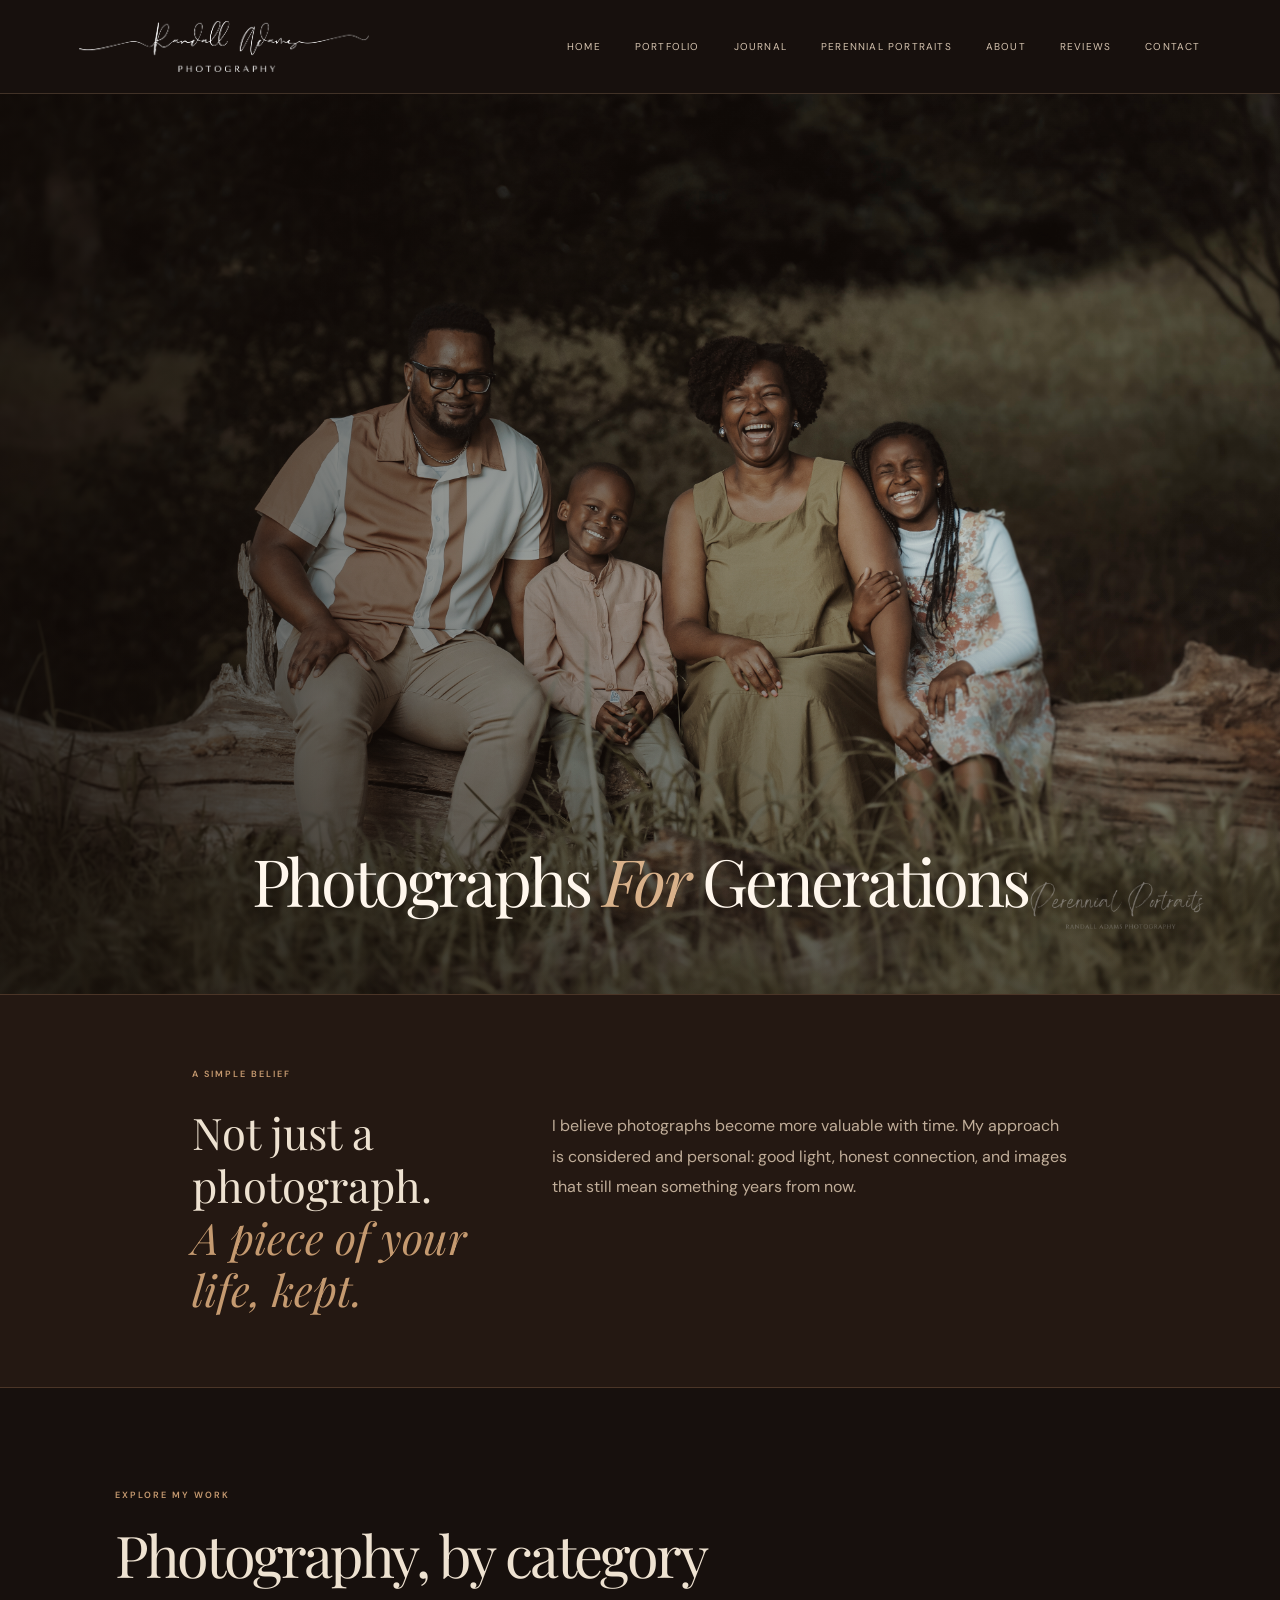
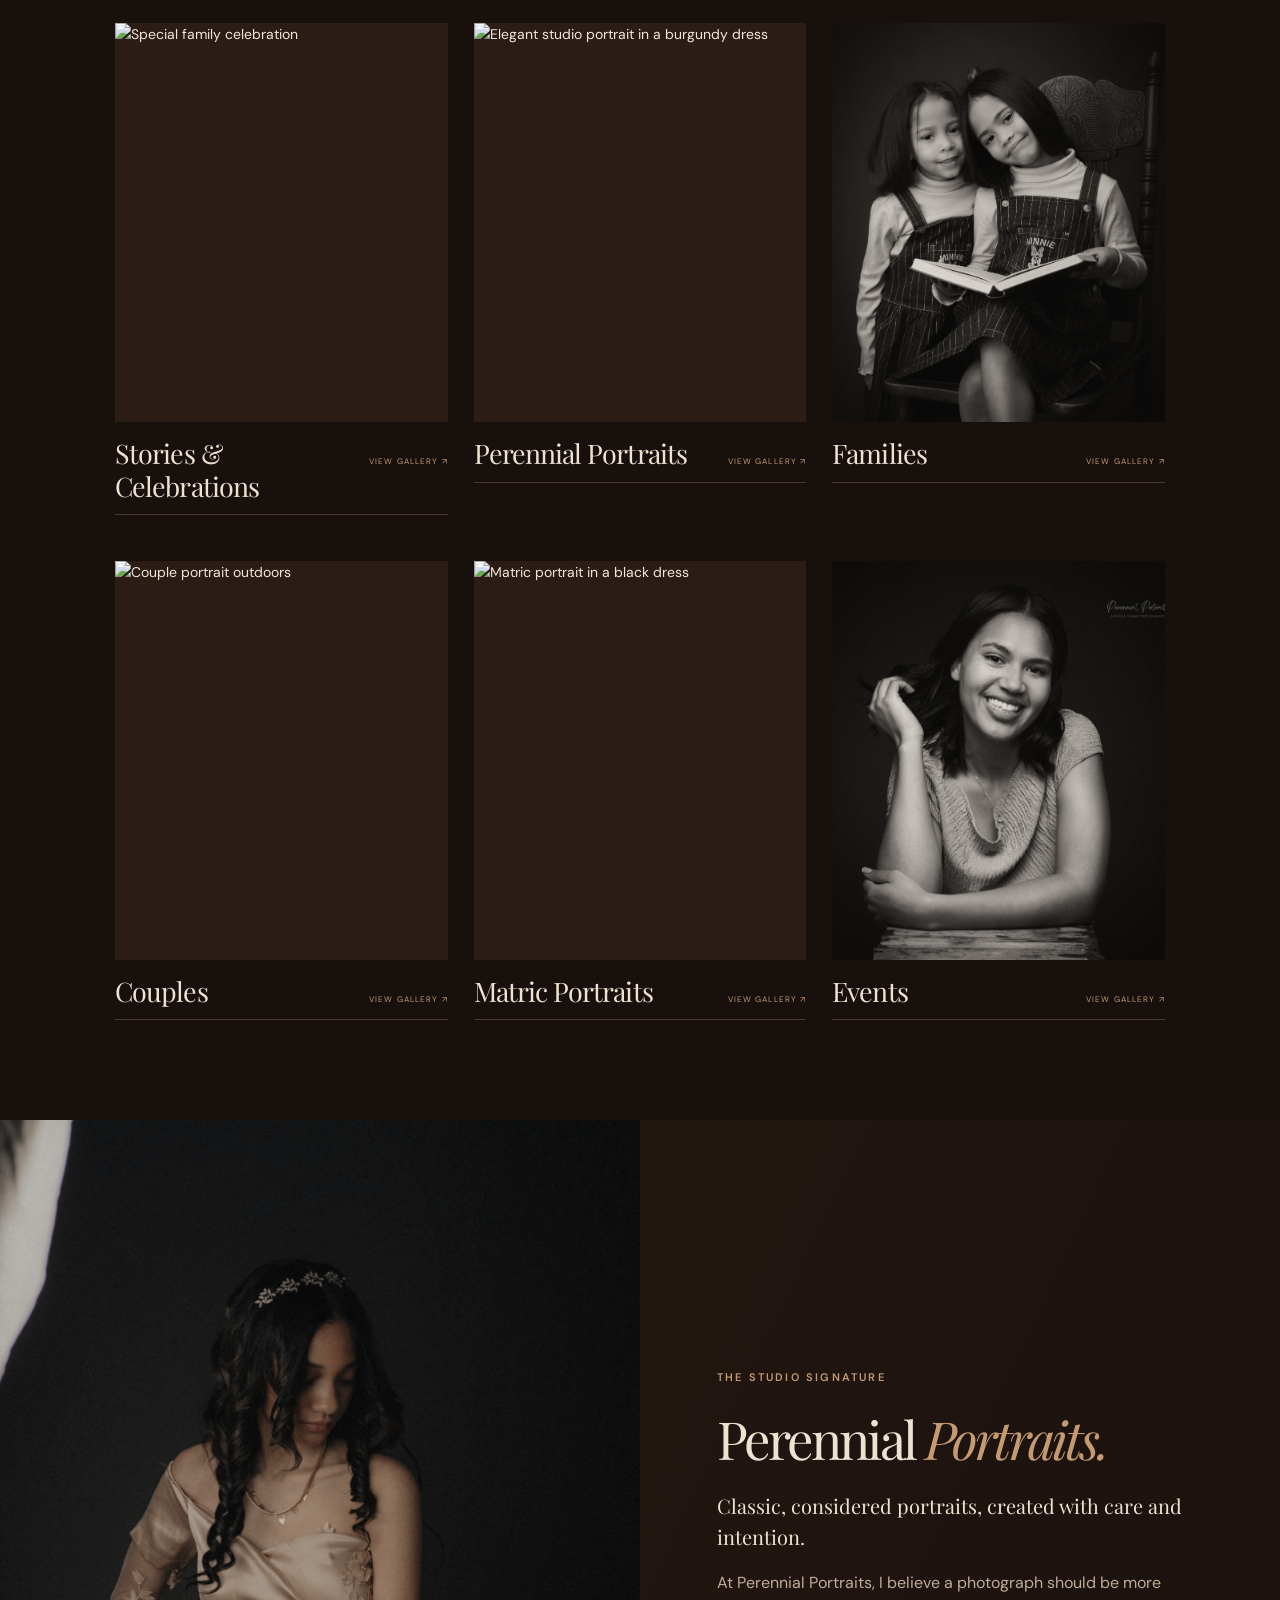
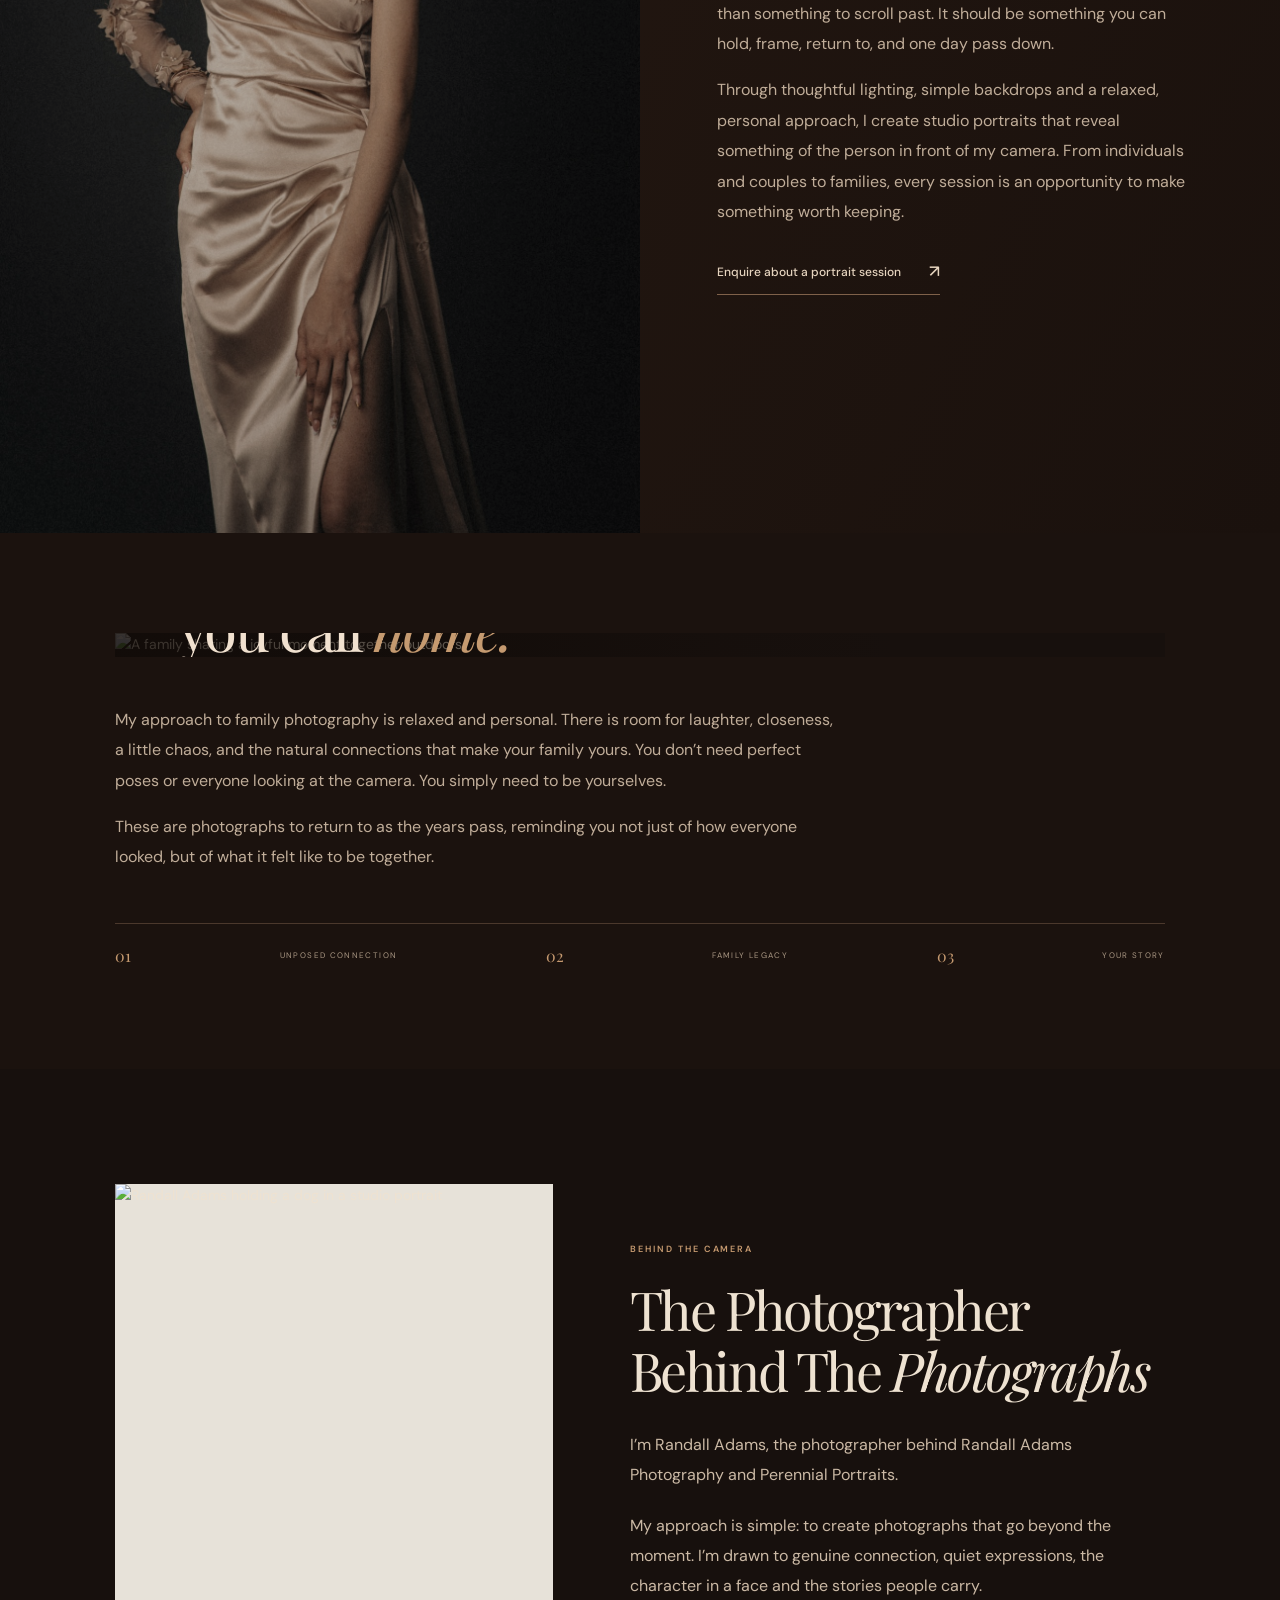
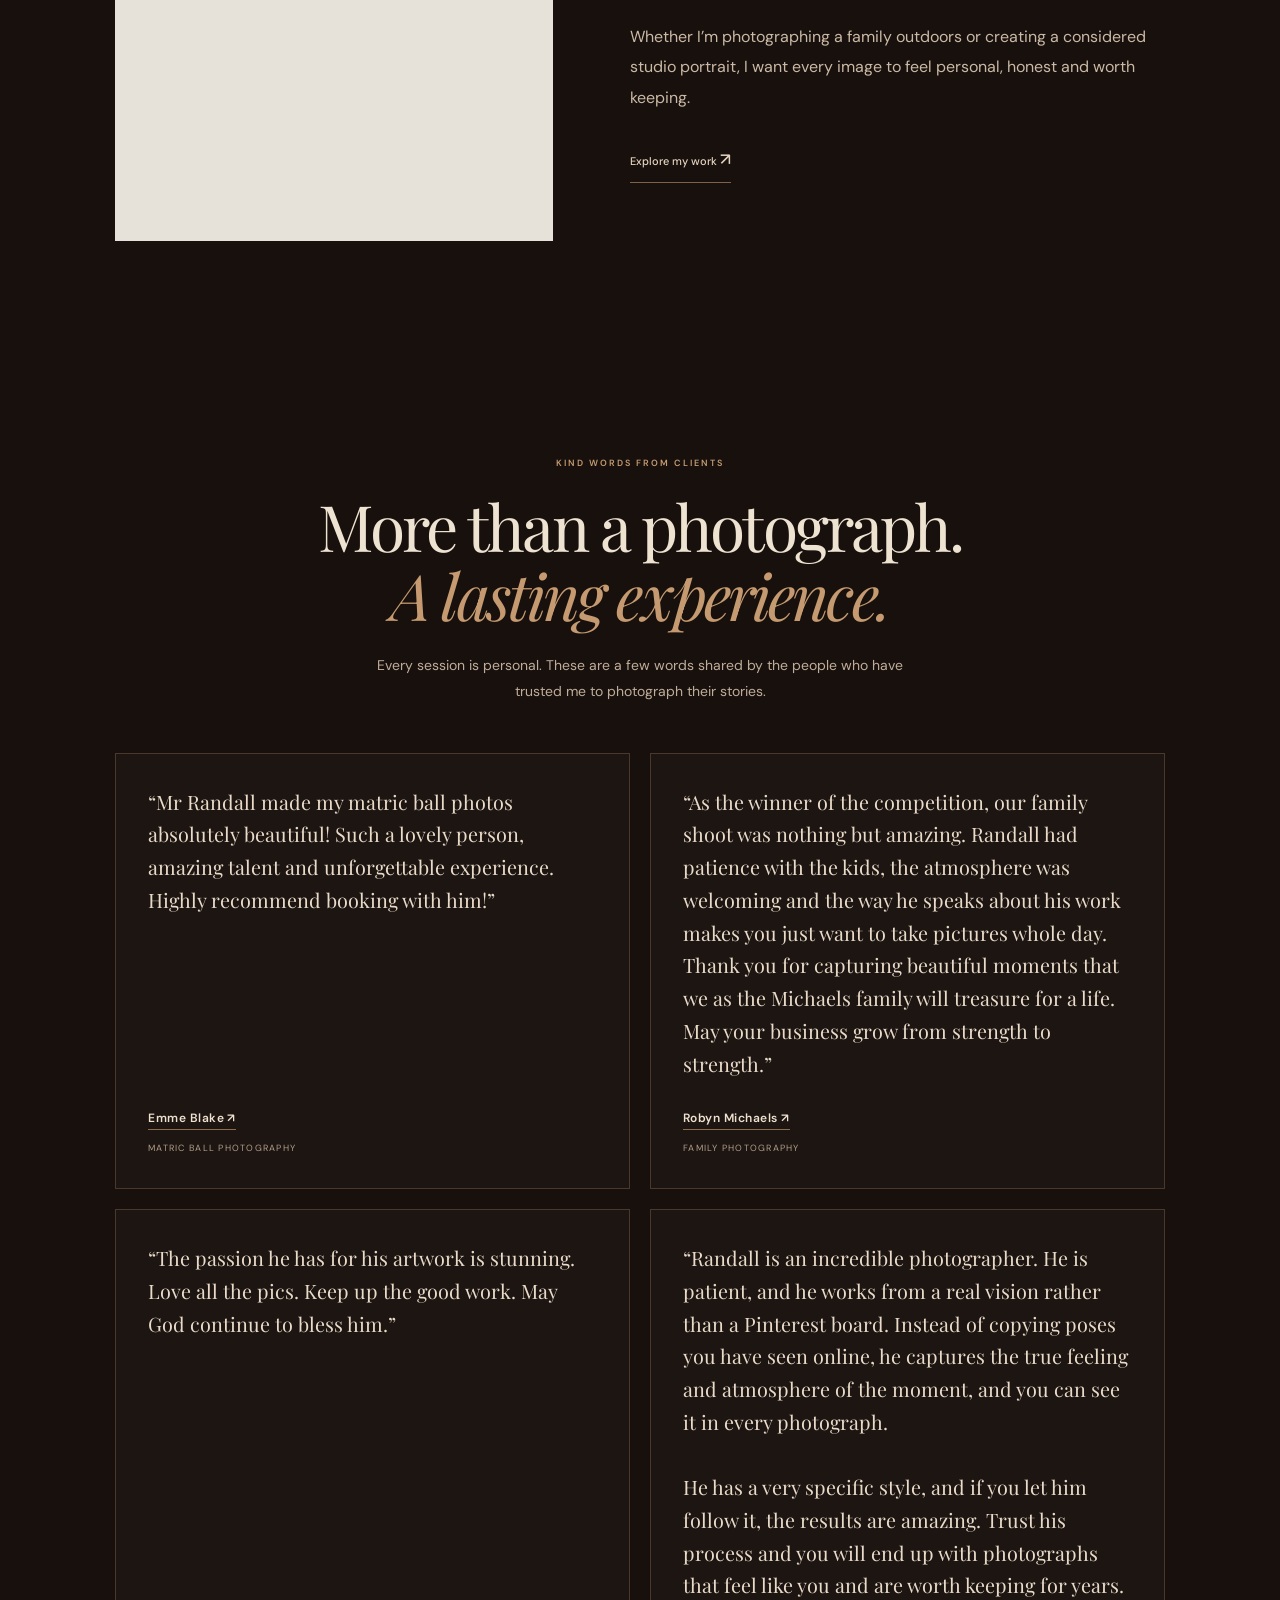
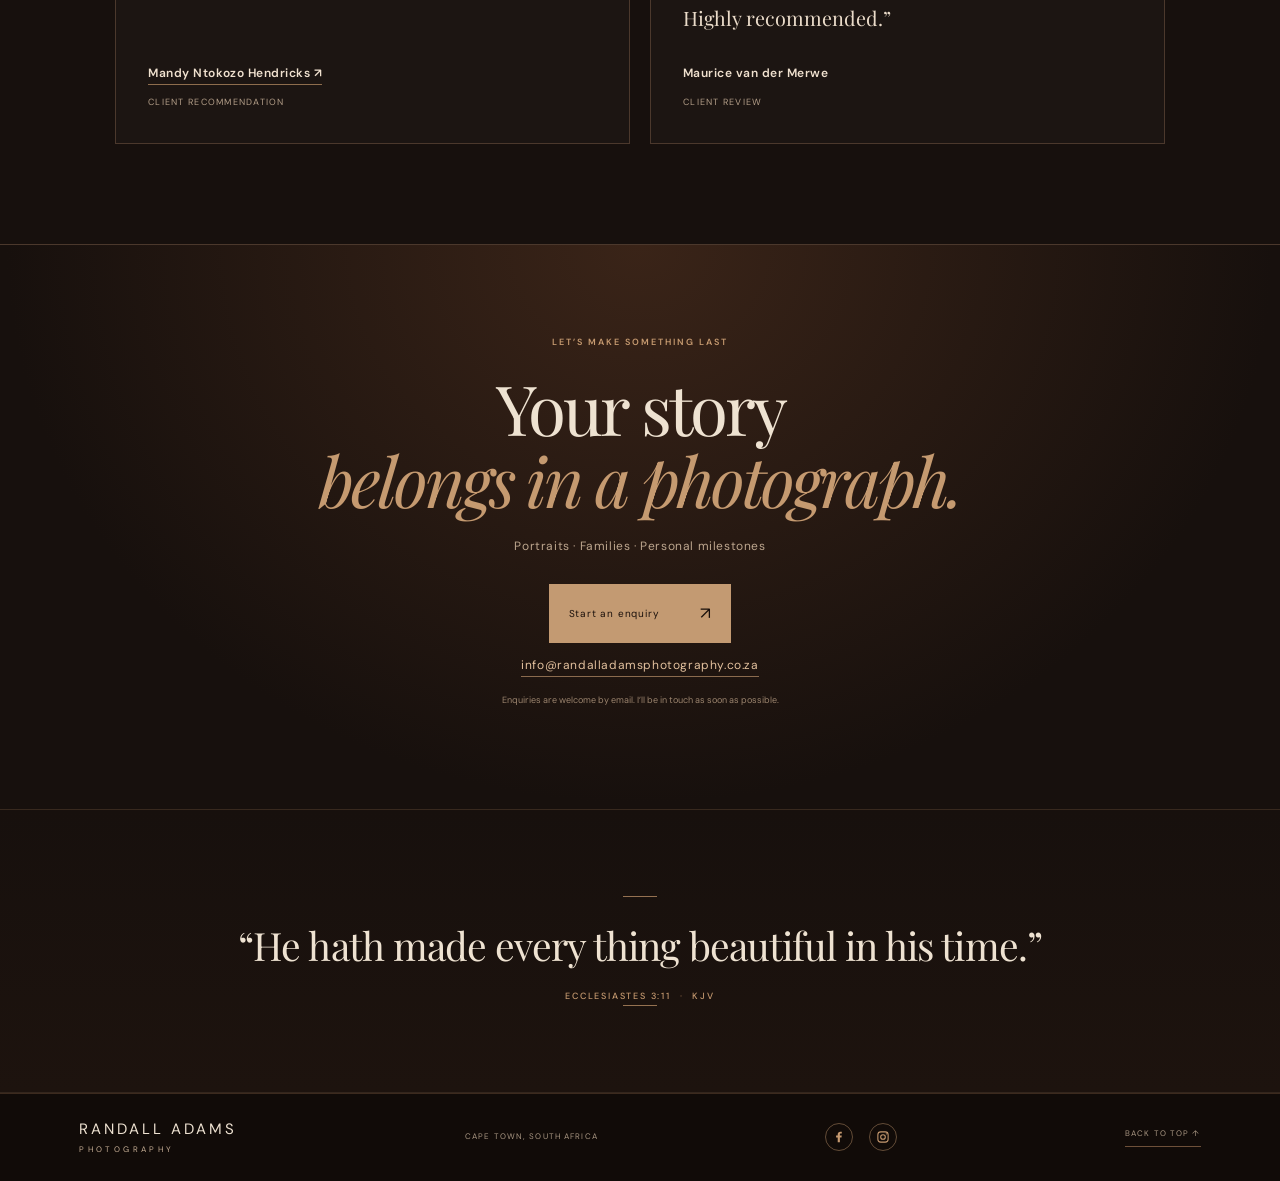
==== commit 014d122f: "Move Events portfolio card to Stories position" ====
--- a/index.html
+++ b/index.html
@@ -24,7 +24,7 @@
 <figure class="hero-photo"><img src="family-hero.jpg" alt="Family portrait by Randall Adams"><figcaption>PORTRAIT STUDY&nbsp; / &nbsp;PERENNIAL PORTRAITS</figcaption></figure>      <div class="hero-index">01 <span>/</span> 04</div>
     </section>
     <section class="statement"><p class="eyebrow">A SIMPLE BELIEF</p><p class="statement-line">Not just a photograph.<br><em>A piece of your life, kept.</em></p><p class="statement-copy">I believe photographs become more valuable with time. My approach is considered and personal: good light, honest connection, and images that still mean something years from now.</p></section>
-    <section class="work section" id="work"><div class="section-head category-section-head"><div><p class="eyebrow">EXPLORE MY WORK</p><h2>Photography, by category</h2></div></div><div class="category-grid"><a class="category-card" href="portraits.html"><div class="category-card-image"><img src="portrait-black-white.jpg" alt="Black and white individual portrait" loading="lazy"></div><div class="category-card-caption"><h3>Events</h3><span>View Gallery ↗</span></div></a><a class="category-card" href="perennial-portraits.html"><div class="category-card-image"><img src="burgundy-portrait.jpg" alt="Elegant studio portrait in a burgundy dress" loading="lazy"></div><div class="category-card-caption"><h3>Perennial Portraits</h3><span>View Gallery ↗</span></div></a><a class="category-card" href="families.html"><div class="category-card-image"><img src="sisters-black-white.jpg" alt="Black and white portrait of two sisters" loading="lazy"></div><div class="category-card-caption"><h3>Families</h3><span>View Gallery ↗</span></div></a><a class="category-card" href="couples.html"><div class="category-card-image"><img src="outdoor-couple.jpg" alt="Couple portrait outdoors" loading="lazy"></div><div class="category-card-caption"><h3>Couples</h3><span>View Gallery ↗</span></div></a><a class="category-card" href="matric-portraits.html"><div class="category-card-image"><img src="matric-black-dress.jpg" alt="Matric portrait in a black dress" loading="lazy"></div><div class="category-card-caption"><h3>Matric Portraits</h3><span>View Gallery ↗</span></div></a><a class="category-card" href="stories.html"><div class="category-card-image"><img src="celebration.jpg" alt="Special family celebration" loading="lazy"></div><div class="category-card-caption"><h3>Stories &amp; Celebrations</h3><span>View Gallery ↗</span></div></a></div></section>
+    <section class="work section" id="work"><div class="section-head category-section-head"><div><p class="eyebrow">EXPLORE MY WORK</p><h2>Photography, by category</h2></div></div><div class="category-grid"><a class="category-card" href="stories.html"><div class="category-card-image"><img src="celebration.jpg" alt="Special family celebration" loading="lazy"></div><div class="category-card-caption"><h3>Stories &amp; Celebrations</h3><span>View Gallery ↗</span></div></a><a class="category-card" href="perennial-portraits.html"><div class="category-card-image"><img src="burgundy-portrait.jpg" alt="Elegant studio portrait in a burgundy dress" loading="lazy"></div><div class="category-card-caption"><h3>Perennial Portraits</h3><span>View Gallery ↗</span></div></a><a class="category-card" href="families.html"><div class="category-card-image"><img src="sisters-black-white.jpg" alt="Black and white portrait of two sisters" loading="lazy"></div><div class="category-card-caption"><h3>Families</h3><span>View Gallery ↗</span></div></a><a class="category-card" href="couples.html"><div class="category-card-image"><img src="outdoor-couple.jpg" alt="Couple portrait outdoors" loading="lazy"></div><div class="category-card-caption"><h3>Couples</h3><span>View Gallery ↗</span></div></a><a class="category-card" href="matric-portraits.html"><div class="category-card-image"><img src="matric-black-dress.jpg" alt="Matric portrait in a black dress" loading="lazy"></div><div class="category-card-caption"><h3>Matric Portraits</h3><span>View Gallery ↗</span></div></a><a class="category-card" href="portraits.html"><div class="category-card-image"><img src="portrait-black-white.jpg" alt="Black and white individual portrait" loading="lazy"></div><div class="category-card-caption"><h3>Events</h3><span>View Gallery ↗</span></div></a></div></section>
     <section class="portrait-feature" id="portraits"><div class="portrait-feature-image"><img src="images/DSC08705.jpg" alt="Perennial Portraits studio session" loading="lazy"></div><div class="portrait-feature-copy"><p class="eyebrow">THE STUDIO SIGNATURE</p><h2>Perennial <em>Portraits.</em></h2><p class="portrait-feature-lead">Classic, considered portraits, created with care and intention.</p><p>At Perennial Portraits, I believe a photograph should be more than something to scroll past. It should be something you can hold, frame, return to, and one day pass down.</p><p>Through thoughtful lighting, simple backdrops and a relaxed, personal approach, I create studio portraits that reveal something of the person in front of my camera. From individuals and couples to families, every session is an opportunity to make something worth keeping.</p><a class="underlink" href="#contact">Enquire about a portrait session <span>↗</span></a></div></section>
     <section class="families section families-editorial families-overlay" id="families"><div class="families-image"><img src="DSC00649-family.jpg" alt="A family sharing a joyful moment together outdoors" loading="lazy"><div class="families-overlay-copy"><p class="eyebrow">FAMILY PHOTOGRAPHY</p><h2>For the people<br>you call <em>home.</em></h2><p class="families-overlay-intro">Families change. Children grow, seasons pass, and ordinary moments become the ones we wish we could hold onto.</p><a class="underlink" href="#contact">Plan a family session <span>↗</span></a></div></div><div class="families-copy families-overlay-details"><p>My approach to family photography is relaxed and personal. There is room for laughter, closeness, a little chaos, and the natural connections that make your family yours. You don’t need perfect poses or everyone looking at the camera. You simply need to be yourselves.</p><p>These are photographs to return to as the years pass, reminding you not just of how everyone looked, but of what it felt like to be together.</p></div><div class="family-rule"><span>01</span><span>UNPOSED CONNECTION</span><span>02</span><span>FAMILY LEGACY</span><span>03</span><span>YOUR STORY</span></div></section>
     <section class="about section about-editorial" id="about"><figure class="about-image about-image-left"><img src="randall-about.jpg" alt="Randall Adams holding a dog in a studio portrait" loading="lazy"></figure><div class="about-copy"><p class="eyebrow">BEHIND THE CAMERA</p><h2>The Photographer<br>Behind The <em>Photographs</em></h2><p>I’m Randall Adams, the photographer behind Randall Adams Photography and Perennial Portraits.</p><p>My approach is simple: to create photographs that go beyond the moment. I’m drawn to genuine connection, quiet expressions, the character in a face and the stories people carry.</p><p>Whether I’m photographing a family outdoors or creating a considered studio portrait, I want every image to feel personal, honest and worth keeping.</p><a class="underlink" href="#work">Explore my work <span>↗</span></a></div></section>
--- a/style.css
+++ b/style.css
@@ -847,3 +847,89 @@
     max-height: 54px;
   }
 }
+
+
+/* Client reviews */
+.reviews-section {
+  padding: 100px 9%;
+  background: #17100d;
+  color: #eee2d1;
+}
+.reviews-heading {
+  max-width: 720px;
+  margin: 0 auto 48px;
+  text-align: center;
+}
+.reviews-heading .eyebrow {
+  color: #c59a70;
+  margin-bottom: 20px;
+}
+.reviews-heading h2 {
+  margin: 0;
+  font-family: var(--serif);
+  font-size: clamp(38px, 5vw, 64px);
+  line-height: 1.08;
+  font-weight: 400;
+  letter-spacing: -.045em;
+}
+.reviews-heading h2 em { color: #c59a70; }
+.reviews-heading > p:last-child {
+  max-width: 540px;
+  margin: 22px auto 0;
+  color: #c0ad99;
+  font-size: 14px;
+  line-height: 1.9;
+}
+.reviews-grid {
+  display: grid;
+  grid-template-columns: repeat(2, minmax(0, 1fr));
+  gap: 20px;
+  max-width: 1120px;
+  margin: 0 auto;
+}
+.review-card {
+  display: flex;
+  flex-direction: column;
+  min-width: 0;
+  padding: 32px;
+  border: 1px solid #4b382c;
+  background: rgba(255,255,255,.018);
+}
+.review-card blockquote {
+  white-space: pre-line;
+  margin: 0 0 28px;
+  color: #eadbc9;
+  font-family: var(--serif);
+  font-size: clamp(17px, 1.55vw, 21px);
+  line-height: 1.65;
+  font-weight: 400;
+}
+.review-author {
+  margin: auto 0 4px;
+  color: #f0e1cf;
+  font-size: 12px;
+  font-weight: 600;
+  letter-spacing: .04em;
+}
+.review-author a { border-bottom: 1px solid #8e6d4d; padding-bottom: 3px; }
+.review-author a:hover { color: #d8b18a; }
+.review-context {
+  margin: 8px 0 0;
+  color: #b39e88;
+  font-size: 9px;
+  letter-spacing: .14em;
+  text-transform: uppercase;
+}
+@media (max-width: 850px) {
+  .reviews-section { padding: 80px 7%; }
+  .review-card { padding: 26px; }
+}
+@media (max-width: 620px) {
+  .reviews-section { padding: 64px 6%; }
+  .reviews-heading { margin-bottom: 32px; text-align: left; }
+  .reviews-heading h2 { font-size: 43px; }
+  .reviews-heading > p:last-child { margin: 17px 0 0; font-size: 13px; }
+  .reviews-grid { grid-template-columns: 1fr; gap: 14px; }
+  .review-card { padding: 24px; }
+  .review-card blockquote { font-size: 19px; }
+}
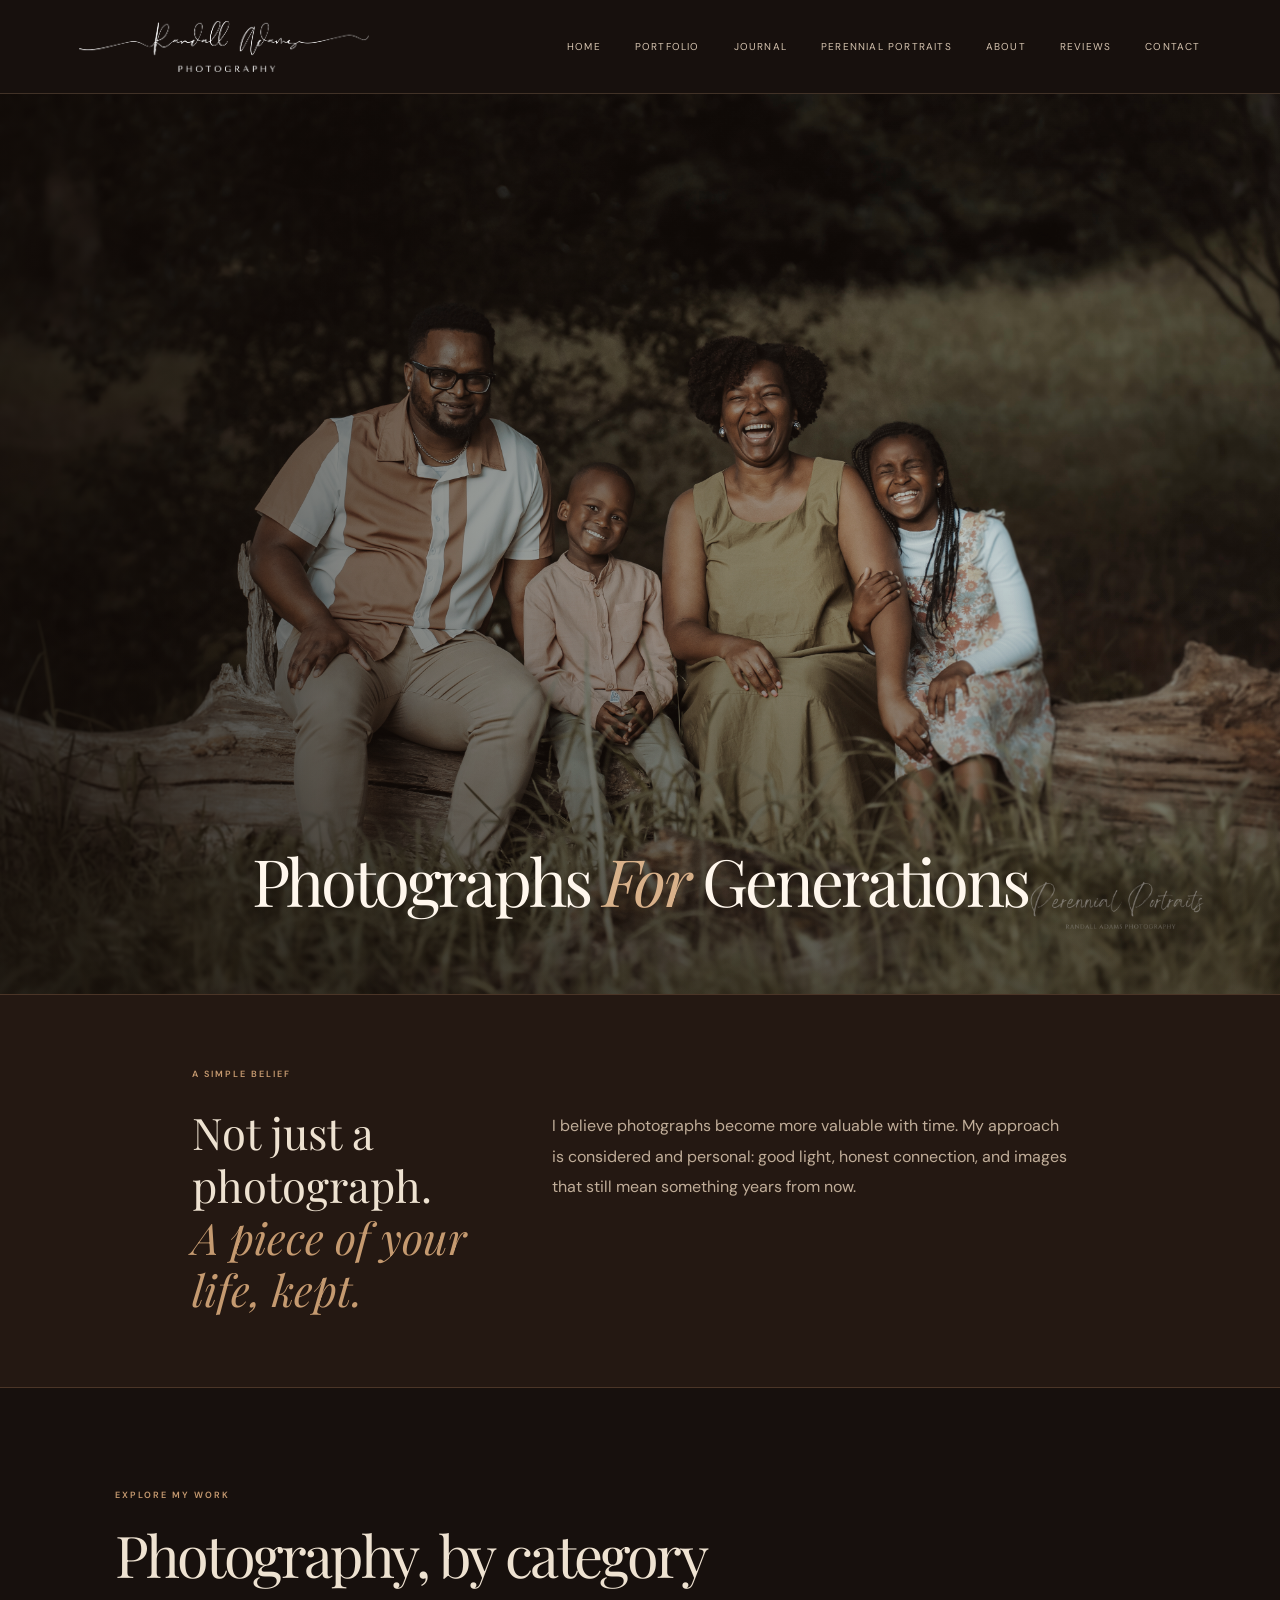
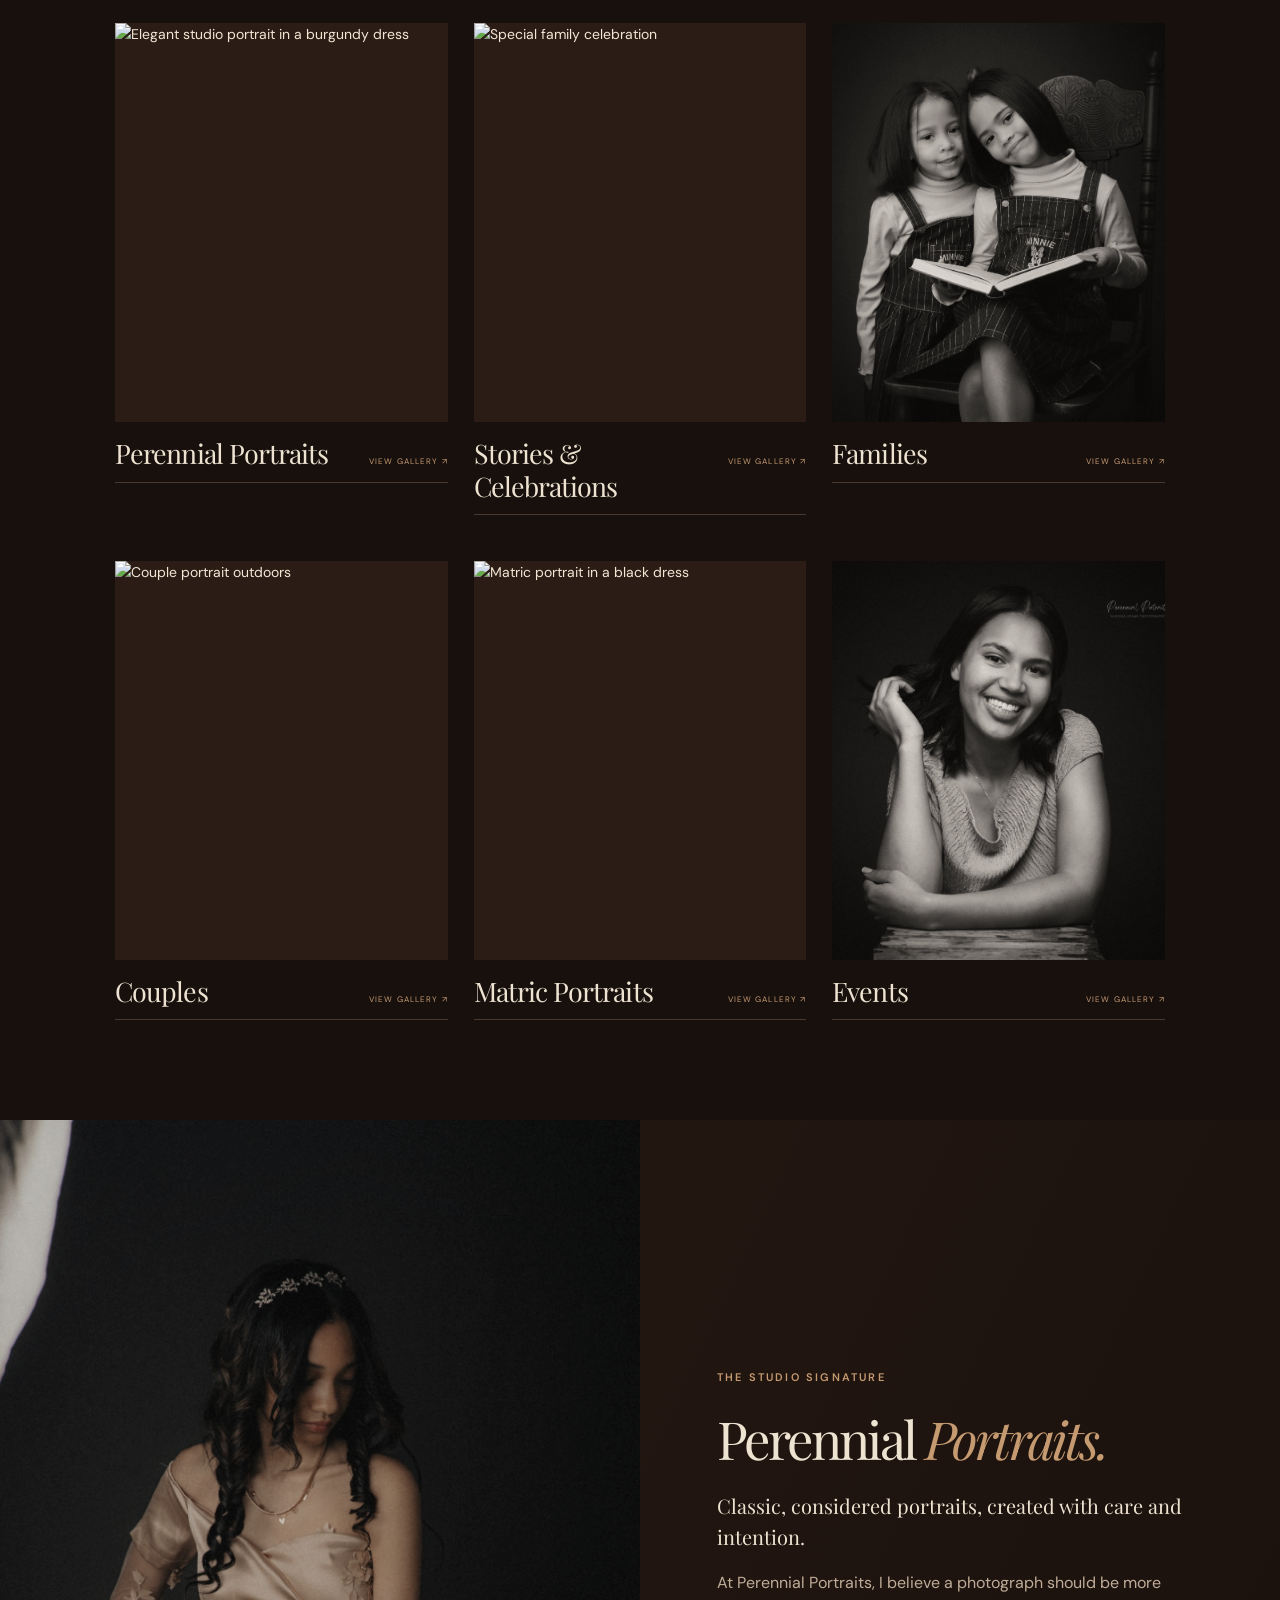
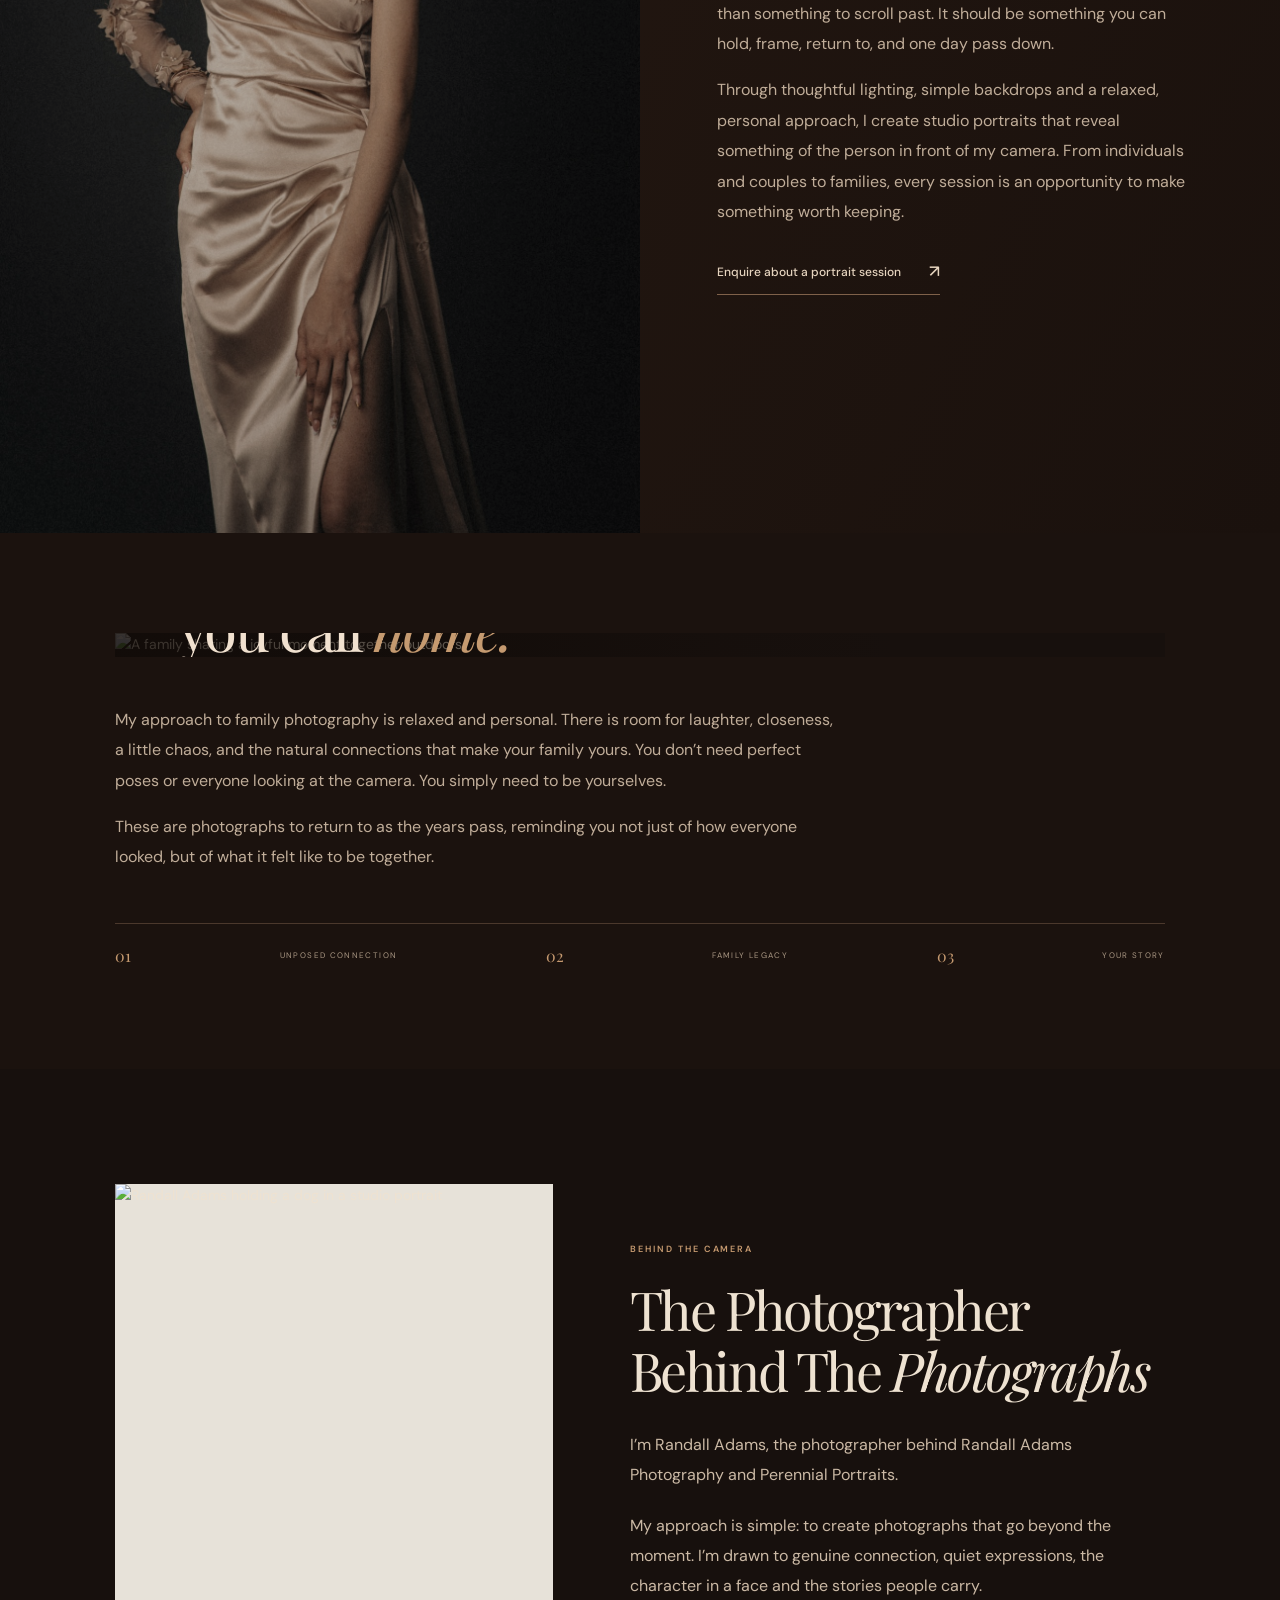
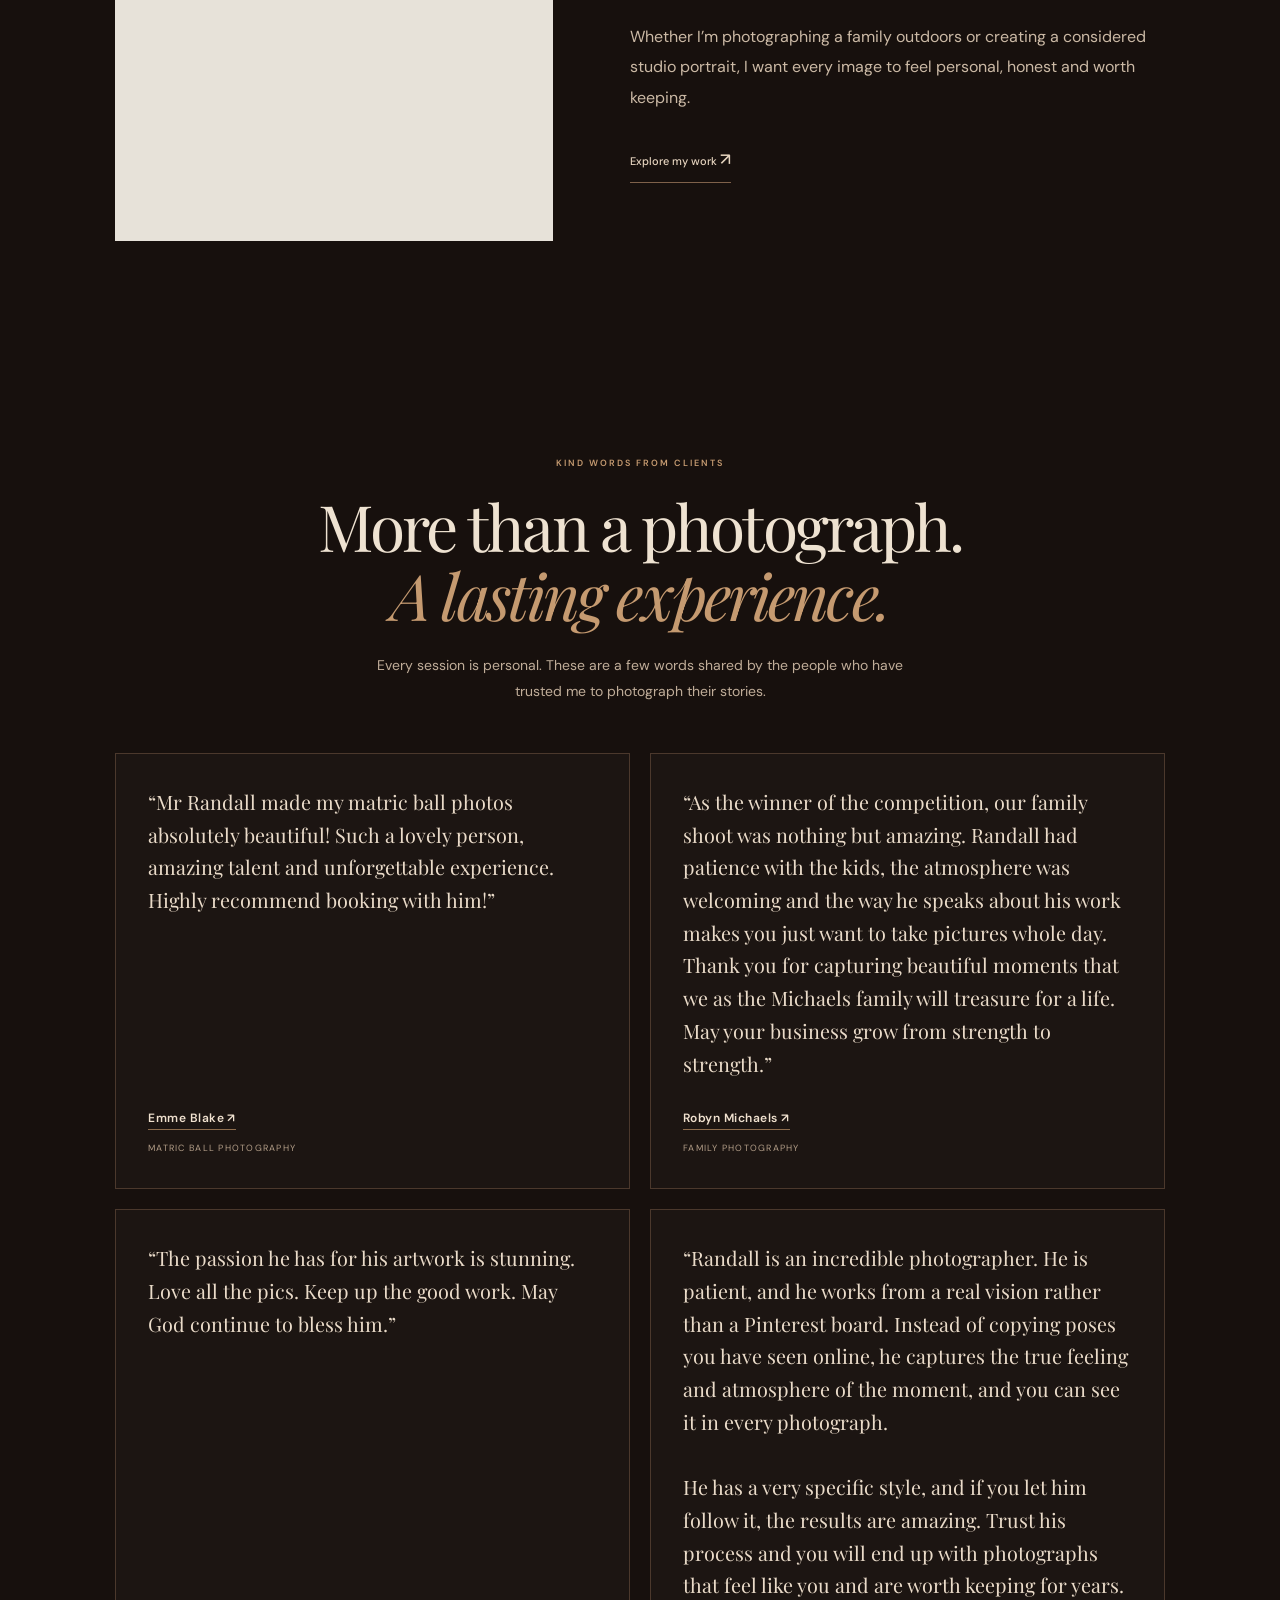
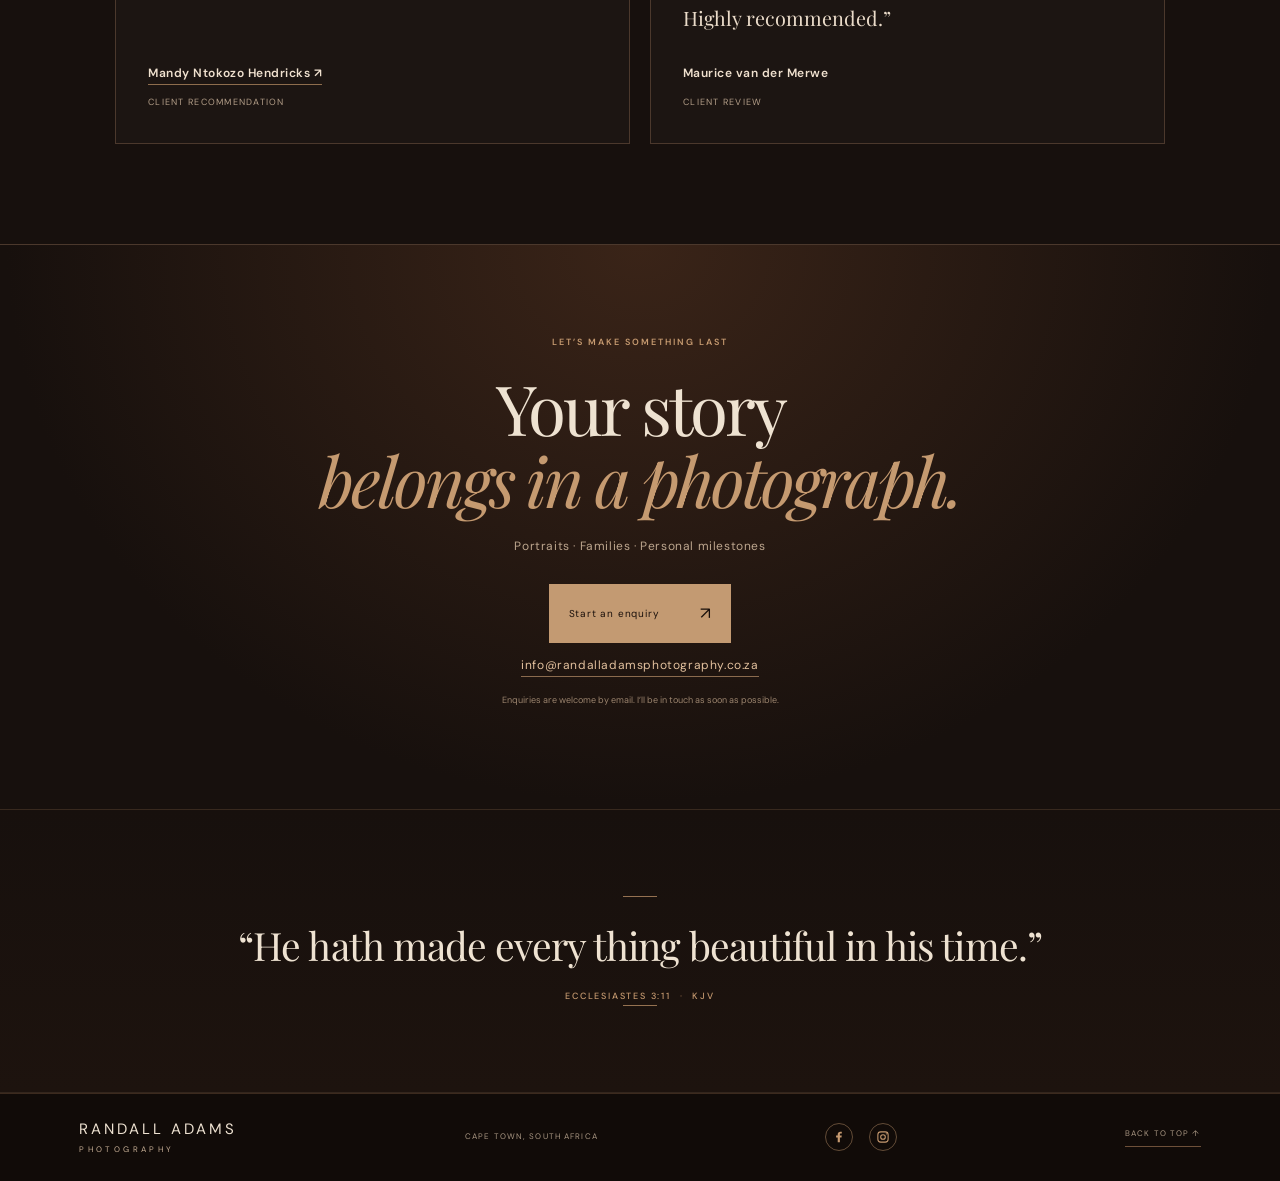
==== commit ea56ebea: "Move Perennial Portraits to first portfolio position" ====
--- a/index.html
+++ b/index.html
@@ -24,7 +24,7 @@
 <figure class="hero-photo"><img src="family-hero.jpg" alt="Family portrait by Randall Adams"><figcaption>PORTRAIT STUDY&nbsp; / &nbsp;PERENNIAL PORTRAITS</figcaption></figure>      <div class="hero-index">01 <span>/</span> 04</div>
     </section>
     <section class="statement"><p class="eyebrow">A SIMPLE BELIEF</p><p class="statement-line">Not just a photograph.<br><em>A piece of your life, kept.</em></p><p class="statement-copy">I believe photographs become more valuable with time. My approach is considered and personal: good light, honest connection, and images that still mean something years from now.</p></section>
-    <section class="work section" id="work"><div class="section-head category-section-head"><div><p class="eyebrow">EXPLORE MY WORK</p><h2>Photography, by category</h2></div></div><div class="category-grid"><a class="category-card" href="stories.html"><div class="category-card-image"><img src="celebration.jpg" alt="Special family celebration" loading="lazy"></div><div class="category-card-caption"><h3>Stories &amp; Celebrations</h3><span>View Gallery ↗</span></div></a><a class="category-card" href="perennial-portraits.html"><div class="category-card-image"><img src="burgundy-portrait.jpg" alt="Elegant studio portrait in a burgundy dress" loading="lazy"></div><div class="category-card-caption"><h3>Perennial Portraits</h3><span>View Gallery ↗</span></div></a><a class="category-card" href="families.html"><div class="category-card-image"><img src="sisters-black-white.jpg" alt="Black and white portrait of two sisters" loading="lazy"></div><div class="category-card-caption"><h3>Families</h3><span>View Gallery ↗</span></div></a><a class="category-card" href="couples.html"><div class="category-card-image"><img src="outdoor-couple.jpg" alt="Couple portrait outdoors" loading="lazy"></div><div class="category-card-caption"><h3>Couples</h3><span>View Gallery ↗</span></div></a><a class="category-card" href="matric-portraits.html"><div class="category-card-image"><img src="matric-black-dress.jpg" alt="Matric portrait in a black dress" loading="lazy"></div><div class="category-card-caption"><h3>Matric Portraits</h3><span>View Gallery ↗</span></div></a><a class="category-card" href="portraits.html"><div class="category-card-image"><img src="portrait-black-white.jpg" alt="Black and white individual portrait" loading="lazy"></div><div class="category-card-caption"><h3>Events</h3><span>View Gallery ↗</span></div></a></div></section>
+    <section class="work section" id="work"><div class="section-head category-section-head"><div><p class="eyebrow">EXPLORE MY WORK</p><h2>Photography, by category</h2></div></div><div class="category-grid"><a class="category-card" href="perennial-portraits.html"><div class="category-card-image"><img src="burgundy-portrait.jpg" alt="Elegant studio portrait in a burgundy dress" loading="lazy"></div><div class="category-card-caption"><h3>Perennial Portraits</h3><span>View Gallery ↗</span></div></a><a class="category-card" href="stories.html"><div class="category-card-image"><img src="celebration.jpg" alt="Special family celebration" loading="lazy"></div><div class="category-card-caption"><h3>Stories &amp; Celebrations</h3><span>View Gallery ↗</span></div></a><a class="category-card" href="families.html"><div class="category-card-image"><img src="sisters-black-white.jpg" alt="Black and white portrait of two sisters" loading="lazy"></div><div class="category-card-caption"><h3>Families</h3><span>View Gallery ↗</span></div></a><a class="category-card" href="couples.html"><div class="category-card-image"><img src="outdoor-couple.jpg" alt="Couple portrait outdoors" loading="lazy"></div><div class="category-card-caption"><h3>Couples</h3><span>View Gallery ↗</span></div></a><a class="category-card" href="matric-portraits.html"><div class="category-card-image"><img src="matric-black-dress.jpg" alt="Matric portrait in a black dress" loading="lazy"></div><div class="category-card-caption"><h3>Matric Portraits</h3><span>View Gallery ↗</span></div></a><a class="category-card" href="portraits.html"><div class="category-card-image"><img src="portrait-black-white.jpg" alt="Black and white individual portrait" loading="lazy"></div><div class="category-card-caption"><h3>Events</h3><span>View Gallery ↗</span></div></a></div></section>
     <section class="portrait-feature" id="portraits"><div class="portrait-feature-image"><img src="images/DSC08705.jpg" alt="Perennial Portraits studio session" loading="lazy"></div><div class="portrait-feature-copy"><p class="eyebrow">THE STUDIO SIGNATURE</p><h2>Perennial <em>Portraits.</em></h2><p class="portrait-feature-lead">Classic, considered portraits, created with care and intention.</p><p>At Perennial Portraits, I believe a photograph should be more than something to scroll past. It should be something you can hold, frame, return to, and one day pass down.</p><p>Through thoughtful lighting, simple backdrops and a relaxed, personal approach, I create studio portraits that reveal something of the person in front of my camera. From individuals and couples to families, every session is an opportunity to make something worth keeping.</p><a class="underlink" href="#contact">Enquire about a portrait session <span>↗</span></a></div></section>
     <section class="families section families-editorial families-overlay" id="families"><div class="families-image"><img src="DSC00649-family.jpg" alt="A family sharing a joyful moment together outdoors" loading="lazy"><div class="families-overlay-copy"><p class="eyebrow">FAMILY PHOTOGRAPHY</p><h2>For the people<br>you call <em>home.</em></h2><p class="families-overlay-intro">Families change. Children grow, seasons pass, and ordinary moments become the ones we wish we could hold onto.</p><a class="underlink" href="#contact">Plan a family session <span>↗</span></a></div></div><div class="families-copy families-overlay-details"><p>My approach to family photography is relaxed and personal. There is room for laughter, closeness, a little chaos, and the natural connections that make your family yours. You don’t need perfect poses or everyone looking at the camera. You simply need to be yourselves.</p><p>These are photographs to return to as the years pass, reminding you not just of how everyone looked, but of what it felt like to be together.</p></div><div class="family-rule"><span>01</span><span>UNPOSED CONNECTION</span><span>02</span><span>FAMILY LEGACY</span><span>03</span><span>YOUR STORY</span></div></section>
     <section class="about section about-editorial" id="about"><figure class="about-image about-image-left"><img src="randall-about.jpg" alt="Randall Adams holding a dog in a studio portrait" loading="lazy"></figure><div class="about-copy"><p class="eyebrow">BEHIND THE CAMERA</p><h2>The Photographer<br>Behind The <em>Photographs</em></h2><p>I’m Randall Adams, the photographer behind Randall Adams Photography and Perennial Portraits.</p><p>My approach is simple: to create photographs that go beyond the moment. I’m drawn to genuine connection, quiet expressions, the character in a face and the stories people carry.</p><p>Whether I’m photographing a family outdoors or creating a considered studio portrait, I want every image to feel personal, honest and worth keeping.</p><a class="underlink" href="#work">Explore my work <span>↗</span></a></div></section>
